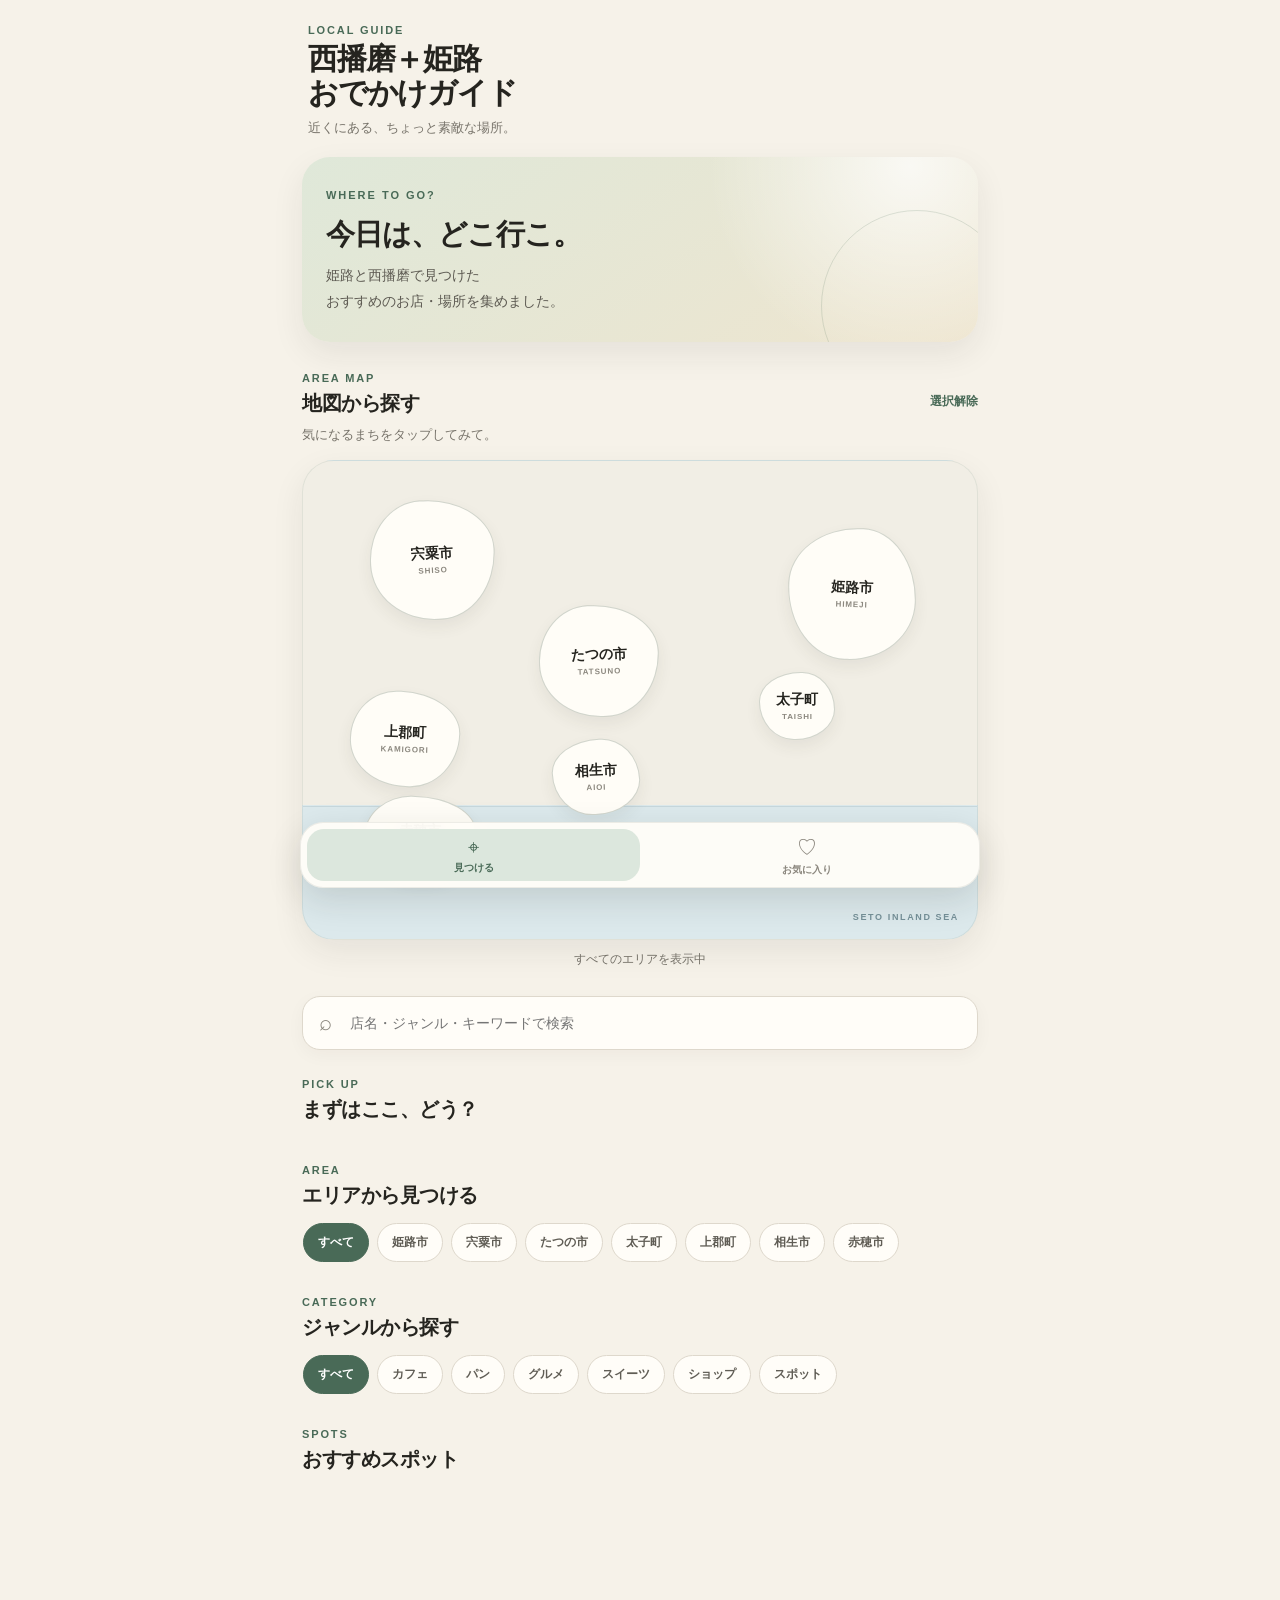
==== index.html @ 45d7ff8a "index.html を更新 Add map and mobile styles" ====
<!doctype html>
<html lang="ja">
<head>
  <meta charset="utf-8">
  <meta name="viewport" content="width=device-width,initial-scale=1,viewport-fit=cover">
  <meta name="theme-color" content="#f6f2e9">
  <title>西播磨＋姫路 おでかけガイド</title>
  <meta name="description" content="姫路・西播磨の素敵なお店やスポットを地図から見つけるローカルガイド">
  <link rel="manifest" href="manifest.webmanifest">
  <link rel="stylesheet" href="styles.css">
</head>

<body>
<div class="app">

  <header class="top">
    <div>
      <span class="eyebrow">LOCAL GUIDE</span>
      <h1>西播磨＋姫路<br>おでかけガイド</h1>
      <p>近くにある、ちょっと素敵な場所。</p>
    </div>
  </header>

  <main>

    <section class="hero">
      <div>
        <span>WHERE TO GO?</span>
        <h2>今日は、どこ行こ。</h2>
        <p>
          姫路と西播磨で見つけた<br>
          おすすめのお店・場所を集めました。
        </p>
      </div>
    </section>

    <section class="mapSection">

      <div class="sectionHead">
        <div>
          <span class="sectionEyebrow">AREA MAP</span>
          <h2>地図から探す</h2>
        </div>
        <button id="clearArea" class="textButton" type="button">
          選択解除
        </button>
      </div>

      <p class="mapIntro">
        気になるまちをタップしてみて。
      </p>

      <div class="seibanMap" aria-label="西播磨と姫路のエリアマップ">

        <button
          class="mapArea shiso"
          data-area="宍粟市"
          type="button">
          <strong>宍粟市</strong>
          <span>SHISO</span>
        </button>

        <button
          class="mapArea himeji"
          data-area="姫路市"
          type="button">
          <strong>姫路市</strong>
          <span>HIMEJI</span>
        </button>

        <button
          class="mapArea tatsuno"
          data-area="たつの市"
          type="button">
          <strong>たつの市</strong>
          <span>TATSUNO</span>
        </button>

        <button
          class="mapArea taishi"
          data-area="太子町"
          type="button">
          <strong>太子町</strong>
          <span>TAISHI</span>
        </button>

        <button
          class="mapArea kamigori"
          data-area="上郡町"
          type="button">
          <strong>上郡町</strong>
          <span>KAMIGORI</span>
        </button>

        <button
          class="mapArea aioi"
          data-area="相生市"
          type="button">
          <strong>相生市</strong>
          <span>AIOI</span>
        </button>

        <button
          class="mapArea ako"
          data-area="赤穂市"
          type="button">
          <strong>赤穂市</strong>
          <span>AKO</span>
        </button>

        <div class="seaLabel">
          SETO INLAND SEA
        </div>

      </div>

      <div id="selectedAreaMessage" class="selectedAreaMessage">
        すべてのエリアを表示中
      </div>

    </section>

    <section class="searchWrap">
      <span class="searchIcon">⌕</span>
      <input
        id="search"
        type="search"
        placeholder="店名・ジャンル・キーワードで検索"
        autocomplete="off">
    </section>

    <section>
      <div class="sectionHead">
        <div>
          <span class="sectionEyebrow">PICK UP</span>
          <h2>まずはここ、どう？</h2>
        </div>
      </div>

      <div id="featured" class="featuredGrid"></div>
    </section>

    <section>
      <div class="sectionHead">
        <div>
          <span class="sectionEyebrow">AREA</span>
          <h2>エリアから見つける</h2>
        </div>
      </div>

      <div id="areas" class="chips">
        <button data-area="" class="chip active" type="button">すべて</button>
        <button data-area="姫路市" class="chip" type="button">姫路市</button>
        <button data-area="宍粟市" class="chip" type="button">宍粟市</button>
        <button data-area="たつの市" class="chip" type="button">たつの市</button>
        <button data-area="太子町" class="chip" type="button">太子町</button>
        <button data-area="上郡町" class="chip" type="button">上郡町</button>
        <button data-area="相生市" class="chip" type="button">相生市</button>
        <button data-area="赤穂市" class="chip" type="button">赤穂市</button>
      </div>
    </section>

    <section>
      <div class="sectionHead">
        <div>
          <span class="sectionEyebrow">CATEGORY</span>
          <h2>ジャンルから探す</h2>
        </div>
      </div>

      <div id="genres" class="chips">
        <button data-genre="" class="chip active" type="button">すべて</button>
        <button data-genre="カフェ" class="chip" type="button">カフェ</button>
        <button data-genre="パン" class="chip" type="button">パン</button>
        <button data-genre="グルメ" class="chip" type="button">グルメ</button>
        <button data-genre="スイーツ" class="chip" type="button">スイーツ</button>
        <button data-genre="ショップ" class="chip" type="button">ショップ</button>
        <button data-genre="スポット" class="chip" type="button">スポット</button>
      </div>
    </section>

    <section id="spotSection">
      <div class="sectionHead">
        <div>
          <span class="sectionEyebrow">SPOTS</span>
          <h2 id="listTitle">おすすめスポット</h2>
        </div>
        <span id="resultCount" class="resultCount"></span>
      </div>

      <div id="spotList" class="spotGrid"></div>

      <div id="emptyState" class="emptyState hidden">
        <strong>まだスポットがありません。</strong>
        <p>条件を変えて探してみてね。</p>
      </div>
    </section>

  </main>

  <nav class="bottom">
    <button data-tab="discover" class="active" type="button">
      <span>⌖</span>
      <small>見つける</small>
    </button>

    <button data-tab="favorites" type="button">
      <span>♡</span>
      <small>お気に入り</small>
    </button>
  </nav>

</div>

<div id="modal" class="modal hidden">
  <div class="modalBackdrop" data-close-modal></div>

  <article class="modalCard">
    <button
      class="modalClose"
      data-close-modal
      type="button"
      aria-label="閉じる">
      ×
    </button>

    <div id="modalContent"></div>
  </article>
</div>

<script src="app.js"></script>
</body>
</html>
---- styles.css ----
:root{
  --bg:#f6f2e9;
  --paper:#fffdf8;
  --ink:#25241f;
  --muted:#77736a;
  --line:#ded8cc;
  --accent:#496a57;
  --accent-soft:#dce7dd;
  --sea:#dce9ec;
  --shadow:0 12px 32px rgba(42,39,32,.08);
}

*{
  box-sizing:border-box;
}

html{
  scroll-behavior:smooth;
}

body{
  margin:0;
  background:var(--bg);
  color:var(--ink);
  font-family:
    -apple-system,
    BlinkMacSystemFont,
    "Hiragino Sans",
    "Yu Gothic",
    sans-serif;
  -webkit-font-smoothing:antialiased;
}

button,
input{
  font:inherit;
}

button{
  color:inherit;
}

button,
a{
  -webkit-tap-highlight-color:transparent;
}

.app{
  width:100%;
  max-width:720px;
  min-height:100vh;
  margin:0 auto;
  padding-bottom:105px;
}

.top{
  padding:24px 22px 10px;
}

.eyebrow,
.sectionEyebrow{
  display:block;
  margin-bottom:6px;
  color:var(--accent);
  font-size:11px;
  font-weight:800;
  letter-spacing:.17em;
}

.top h1{
  margin:0;
  font-size:30px;
  line-height:1.14;
  letter-spacing:-.04em;
}

.top p{
  margin:9px 0 0;
  color:var(--muted);
  font-size:13px;
}

main{
  display:flex;
  flex-direction:column;
  gap:28px;
  padding:10px 16px 30px;
}

.hero{
  position:relative;
  overflow:hidden;
  min-height:185px;
  padding:28px 24px;
  border-radius:28px;
  background:
    radial-gradient(circle at 90% 5%,rgba(255,255,255,.75),transparent 32%),
    linear-gradient(145deg,#dfe8d9,#eee5cf);
  box-shadow:var(--shadow);
}

.hero:after{
  content:"";
  position:absolute;
  right:-35px;
  bottom:-60px;
  width:190px;
  height:190px;
  border:1px solid rgba(73,106,87,.17);
  border-radius:50%;
}

.hero span{
  color:var(--accent);
  font-size:11px;
  font-weight:800;
  letter-spacing:.18em;
}

.hero h2{
  margin:12px 0 8px;
  font-size:29px;
  letter-spacing:-.04em;
}

.hero p{
  margin:0;
  color:#5d5a52;
  font-size:14px;
  line-height:1.8;
}

.sectionHead{
  display:flex;
  align-items:flex-end;
  justify-content:space-between;
  gap:14px;
  margin-bottom:13px;
}

.sectionHead h2,
.sectionHead h3{
  margin:0;
  font-size:20px;
  letter-spacing:-.025em;
}

.mapSection{
  padding-top:2px;
}

.mapIntro{
  margin:-4px 0 16px;
  color:var(--muted);
  font-size:13px;
}

.textButton{
  padding:7px 0;
  border:0;
  background:transparent;
  color:var(--accent);
  font-size:12px;
  font-weight:700;
}

.seibanMap{
  position:relative;
  width:100%;
  height:430px;
  overflow:hidden;
  border:1px solid rgba(73,106,87,.10);
  border-radius:32px;
  background:
    linear-gradient(
      to bottom,
      #f1eee5 0%,
      #f1eee5 72%,
      var(--sea) 72%,
      var(--sea) 100%
    );
  box-shadow:var(--shadow);
}

.seibanMap:before{
  content:"";
  position:absolute;
  left:0;
  right:0;
  top:72%;
  height:1px;
  background:rgba(74,118,128,.15);
}

.mapArea{
  position:absolute;
  display:flex;
  flex-direction:column;
  align-items:center;
  justify-content:center;
  min-width:72px;
  min-height:64px;
  padding:10px 8px;
  border:1.5px solid rgba(64,86,69,.24);
  border-radius:42% 55% 45% 52% / 50% 43% 57% 48%;
  background:#fffdf7;
  box-shadow:0 7px 16px rgba(50,55,46,.07);
  cursor:pointer;
  transition:
    transform .18s ease,
    background .18s ease,
    color .18s ease,
    box-shadow .18s ease;
}

.mapArea:nth-of-type(even){
  border-radius:55% 43% 52% 46% / 43% 55% 45% 56%;
}

.mapArea strong{
  display:block;
  font-size:14px;
  line-height:1.2;
}

.mapArea span{
  display:block;
  margin-top:4px;
  color:#8c887f;
  font-size:8px;
  font-weight:700;
  letter-spacing:.11em;
}

.mapArea:active{
  transform:scale(.96);
}

.mapArea.active{
  z-index:5;
  background:var(--accent);
  color:white;
  border-color:var(--accent);
  box-shadow:0 9px 22px rgba(73,106,87,.25);
}

.mapArea.active span{
  color:rgba(255,255,255,.72);
}

/* 北西 */
.shiso{
  left:10%;
  top:8%;
  width:125px;
  height:120px;
  transform:rotate(-3deg);
}

/* 北東 */
.himeji{
  right:9%;
  top:14%;
  width:128px;
  height:132px;
  transform:rotate(2deg);
}

/* 中央 */
.tatsuno{
  left:35%;
  top:30%;
  width:120px;
  height:112px;
  transform:rotate(-2deg);
}

/* 姫路とたつのの間 */
.taishi{
  right:21%;
  top:44%;
  width:76px;
  height:68px;
}

/* 南西 */
.kamigori{
  left:7%;
  top:48%;
  width:110px;
  height:96px;
  transform:rotate(2deg);
}

/* 南中央 */
.aioi{
  left:37%;
  top:58%;
  width:88px;
  height:76px;
  transform:rotate(-2deg);
}

/* 海沿い南西 */
.ako{
  left:9%;
  top:70%;
  width:112px;
  height:82px;
  transform:rotate(1deg);
}

.seaLabel{
  position:absolute;
  right:18px;
  bottom:17px;
  color:#759098;
  font-size:9px;
  font-weight:800;
  letter-spacing:.18em;
}

.selectedAreaMessage{
  margin-top:11px;
  color:var(--muted);
  font-size:12px;
  text-align:center;
}

.searchWrap{
  position:relative;
}

.searchIcon{
  position:absolute;
  left:17px;
  top:50%;
  z-index:1;
  transform:translateY(-50%);
  color:#88847b;
  font-size:22px;
}

.searchWrap input{
  width:100%;
  height:54px;
  padding:0 18px 0 47px;
  border:1px solid var(--line);
  border-radius:18px;
  outline:none;
  background:var(--paper);
  color:var(--ink);
  font-size:14px;
  box-shadow:0 5px 18px rgba(40,38,32,.04);
}

.searchWrap input:focus{
  border-color:#9cae9f;
  box-shadow:0 0 0 3px rgba(73,106,87,.08);
}

.chips{
  display:flex;
  gap:8px;
  overflow-x:auto;
  padding:1px 1px 6px;
  scrollbar-width:none;
}

.chips::-webkit-scrollbar{
  display:none;
}

.chip{
  flex:0 0 auto;
  padding:10px 14px;
  border:1px solid var(--line);
  border-radius:999px;
  background:var(--paper);
  color:#605d55;
  font-size:12px;
  font-weight:700;
}

.chip.active{
  border-color:var(--accent);
  background:var(--accent);
  color:white;
}

.featuredGrid,
.spotGrid{
  display:grid;
  grid-template-columns:1fr;
  gap:13px;
}

.spotCard{
  overflow:hidden;
  border:1px solid rgba(57,54,47,.08);
  border-radius:22px;
  background:var(--paper);
  box-shadow:0 8px 24px rgba(40,37,30,.06);
}

.spotImage{
  position:relative;
  width:100%;
  aspect-ratio:16/10;
  overflow:hidden;
  background:#e9e5dc;
}

.spotImage img{
  width:100%;
  height:100%;
  display:block;
  object-fit:cover;
}

.spotImagePlaceholder{
  display:flex;
  align-items:center;
  justify-content:center;
  width:100%;
  height:100%;
  color:#98938a;
  font-size:12px;
  letter-spacing:.08em;
}

.favoriteButton{
  position:absolute;
  right:11px;
  top:11px;
  width:39px;
  height:39px;
  border:0;
  border-radius:50%;
  background:rgba(255,255,255,.92);
  font-size:20px;
  box-shadow:0 4px 12px rgba(0,0,0,.08);
}

.favoriteButton.active{
  color:#b45f62;
}

.spotBody{
  padding:16px;
}

.spotMeta{
  display:flex;
  align-items:center;
  gap:7px;
  margin-bottom:7px;
  color:var(--accent);
  font-size:11px;
  font-weight:800;
}

.spotBody h3{
  margin:0 0 7px;
  font-size:18px;
  line-height:1.35;
}

.spotBody p{
  margin:0;
  color:var(--muted);
  font-size:12px;
  line-height:1.7;
}

.spotTags{
  display:flex;
  flex-wrap:wrap;
  gap:6px;
  margin-top:12px;
}

.spotTag{
  padding:5px 8px;
  border-radius:999px;
  background:#eeeae1;
  color:#69655d;
  font-size:10px;
}

.cardOpen{
  width:100%;
  margin-top:14px;
  padding:11px;
  border:0;
  border-radius:13px;
  background:#ede8de;
  color:#49463f;
  font-size:12px;
  font-weight:800;
}

.resultCount{
  color:var(--muted);
  font-size:11px;
}

.emptyState{
  padding:38px 20px;
  border:1px dashed #d5cfc3;
  border-radius:20px;
  color:var(--muted);
  text-align:center;
}

.emptyState strong{
  color:#5a574f;
  font-size:14px;
}

.emptyState p{
  margin:7px 0 0;
  font-size:12px;
}

.bottom{
  position:fixed;
  z-index:20;
  left:50%;
  bottom:max(12px,env(safe-area-inset-bottom));
  display:flex;
  width:calc(100% - 28px);
  max-width:680px;
  height:66px;
  padding:6px;
  transform:translateX(-50%);
  border:1px solid rgba(60,57,49,.09);
  border-radius:23px;
  background:rgba(255,253,248,.94);
  box-shadow:0 12px 35px rgba(35,32,26,.14);
  backdrop-filter:blur(16px);
}

.bottom button{
  flex:1;
  display:flex;
  flex-direction:column;
  align-items:center;
  justify-content:center;
  gap:2px;
  border:0;
  border-radius:17px;
  background:transparent;
  color:#8a867d;
}

.bottom button span{
  font-size:20px;
}

.bottom button small{
  font-size:10px;
  font-weight:700;
}

.bottom button.active{
  background:var(--accent-soft);
  color:var(--accent);
}

.modal{
  position:fixed;
  z-index:100;
  inset:0;
}

.modal.hidden,
.hidden{
  display:none !important;
}

.modalBackdrop{
  position:absolute;
  inset:0;
  background:rgba(24,23,20,.46);
  backdrop-filter:blur(3px);
}

.modalCard{
  position:absolute;
  left:50%;
  bottom:0;
  width:100%;
  max-width:720px;
  max-height:88vh;
  overflow:auto;
  padding:22px 18px calc(26px + env(safe-area-inset-bottom));
  transform:translateX(-50%);
  border-radius:28px 28px 0 0;
  background:var(--paper);
  box-shadow:0 -12px 35px rgba(0,0,0,.14);
}

.modalClose{
  position:sticky;
  z-index:3;
  top:0;
  float:right;
  width:38px;
  height:38px;
  border:0;
  border-radius:50%;
  background:#eeeae1;
  font-size:23px;
}

.modalHero{
  width:100%;
  margin-bottom:17px;
  overflow:hidden;
  border-radius:20px;
  aspect-ratio:16/10;
  background:#ebe7de;
}

.modalHero img{
  width:100%;
  height:100%;
  object-fit:cover;
}

.modalContent h2{
  margin:4px 0 8px;
  font-size:25px;
}

.modalContent p{
  color:#68645c;
  font-size:13px;
  line-height:1.8;
}

.modalLinks{
  display:grid;
  gap:9px;
  margin-top:20px;
}

.modalLinks a{
  display:block;
  padding:13px 14px;
  border-radius:14px;
  background:#ece8df;
  color:#403e38;
  font-size:12px;
  font-weight:800;
  text-align:center;
  text-decoration:none;
}

.modalLinks a.primary{
  background:var(--accent);
  color:white;
}

@media(min-width:620px){
  .featuredGrid,
  .spotGrid{
    grid-template-columns:repeat(2,1fr);
  }

  .seibanMap{
    height:480px;
  }

  .top{
    padding-left:28px;
    padding-right:28px;
  }

  main{
    padding-left:22px;
    padding-right:22px;
  }
}
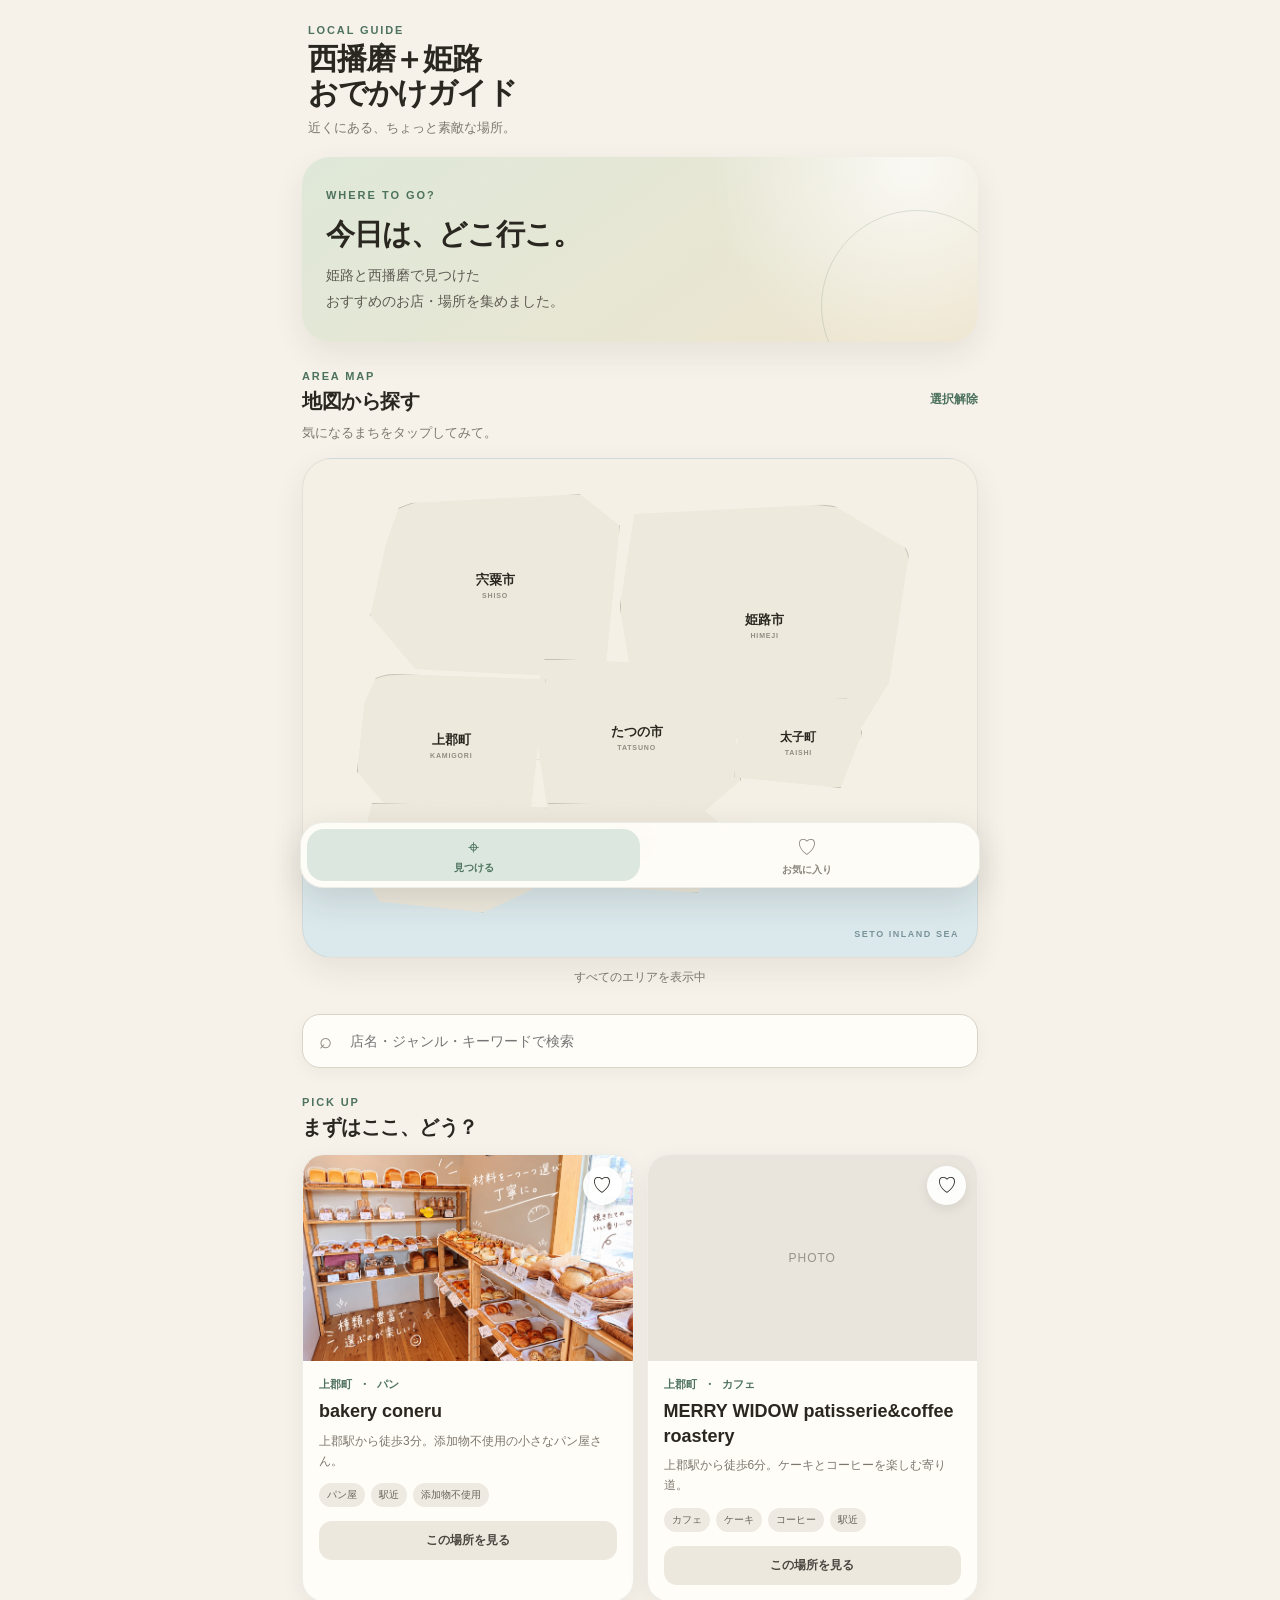
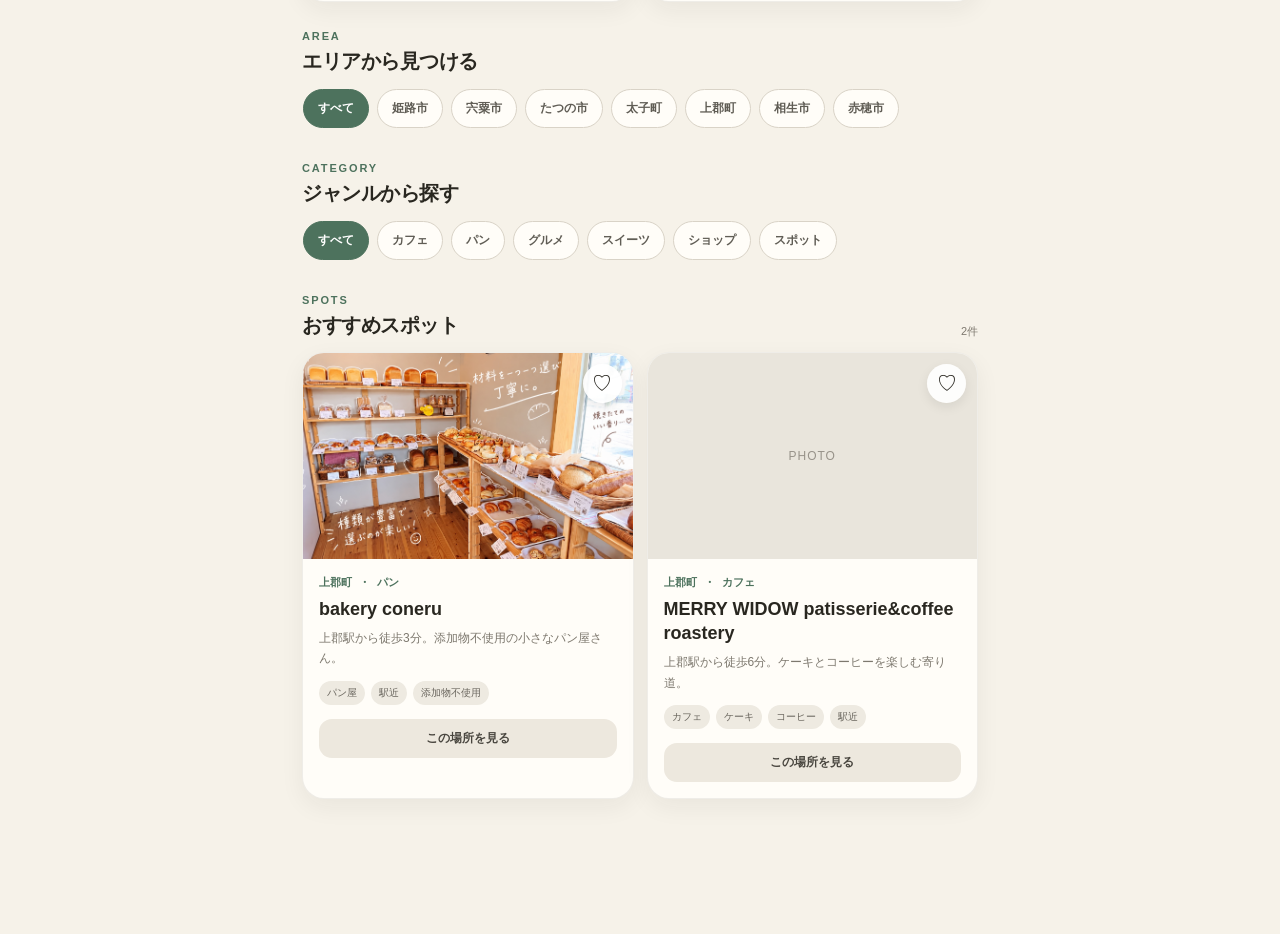
==== commit 49dec85f: "index.html を更新 Force CSS cache refresh" ====
--- a/index.html
+++ b/index.html
@@ -7,7 +7,7 @@
   <title>西播磨＋姫路 おでかけガイド</title>
   <meta name="description" content="姫路・西播磨の素敵なお店やスポットを地図から見つけるローカルガイド">
   <link rel="manifest" href="manifest.webmanifest">
-  <link rel="stylesheet" href="styles.css">
+  <link rel="stylesheet" href="styles.css?v=2">
 </head>
 
 <body>
--- a/styles.css
+++ b/styles.css
@@ -1,64 +1,44 @@
 :root{
   --bg:#f6f2e9;
   --paper:#fffdf8;
-  --ink:#25241f;
-  --muted:#77736a;
-  --line:#ded8cc;
-  --accent:#496a57;
-  --accent-soft:#dce7dd;
+  --ink:#292720;
+  --muted:#7d786e;
+  --line:#d9d3c7;
+  --accent:#4d725d;
+  --accent-soft:#dce8df;
+  --map:#eee9dd;
+  --map-line:#c7c1b5;
   --sea:#dce9ec;
   --shadow:0 12px 32px rgba(42,39,32,.08);
 }
 
-*{
-  box-sizing:border-box;
-}
-
-html{
-  scroll-behavior:smooth;
-}
+*{box-sizing:border-box}
+
+html{scroll-behavior:smooth}
 
 body{
   margin:0;
   background:var(--bg);
   color:var(--ink);
-  font-family:
-    -apple-system,
-    BlinkMacSystemFont,
-    "Hiragino Sans",
-    "Yu Gothic",
-    sans-serif;
+  font-family:-apple-system,BlinkMacSystemFont,"Hiragino Sans","Yu Gothic",sans-serif;
   -webkit-font-smoothing:antialiased;
 }
 
-button,
-input{
-  font:inherit;
-}
-
-button{
-  color:inherit;
-}
-
-button,
-a{
-  -webkit-tap-highlight-color:transparent;
-}
+button,input{font:inherit}
+button{color:inherit}
+button,a{-webkit-tap-highlight-color:transparent}
 
 .app{
   width:100%;
   max-width:720px;
   min-height:100vh;
-  margin:0 auto;
+  margin:auto;
   padding-bottom:105px;
 }
 
-.top{
-  padding:24px 22px 10px;
-}
-
-.eyebrow,
-.sectionEyebrow{
+.top{padding:24px 22px 10px}
+
+.eyebrow,.sectionEyebrow{
   display:block;
   margin-bottom:6px;
   color:var(--accent);
@@ -138,15 +118,10 @@
   margin-bottom:13px;
 }
 
-.sectionHead h2,
-.sectionHead h3{
+.sectionHead h2,.sectionHead h3{
   margin:0;
   font-size:20px;
   letter-spacing:-.025em;
-}
-
-.mapSection{
-  padding-top:2px;
 }
 
 .mapIntro{
@@ -164,160 +139,237 @@
   font-weight:700;
 }
 
+/* ─────────────────────────────
+   WEST HARIMA + HIMEJI MAP
+───────────────────────────── */
+
 .seibanMap{
   position:relative;
   width:100%;
-  height:430px;
+  height:440px;
   overflow:hidden;
-  border:1px solid rgba(73,106,87,.10);
-  border-radius:32px;
+  border:1px solid rgba(65,70,62,.09);
+  border-radius:30px;
   background:
     linear-gradient(
       to bottom,
-      #f1eee5 0%,
-      #f1eee5 72%,
-      var(--sea) 72%,
+      #f4f0e6 0%,
+      #f4f0e6 76%,
+      var(--sea) 76%,
       var(--sea) 100%
     );
   box-shadow:var(--shadow);
 }
 
-.seibanMap:before{
-  content:"";
-  position:absolute;
-  left:0;
-  right:0;
-  top:72%;
-  height:1px;
-  background:rgba(74,118,128,.15);
-}
-
+/* 共通：市町そのものがボタン */
 .mapArea{
   position:absolute;
+  z-index:2;
   display:flex;
   flex-direction:column;
   align-items:center;
   justify-content:center;
-  min-width:72px;
-  min-height:64px;
-  padding:10px 8px;
-  border:1.5px solid rgba(64,86,69,.24);
-  border-radius:42% 55% 45% 52% / 50% 43% 57% 48%;
-  background:#fffdf7;
-  box-shadow:0 7px 16px rgba(50,55,46,.07);
+  margin:0;
+  padding:8px 5px;
+  border:1px solid var(--map-line);
+  background:var(--map);
+  box-shadow:none;
   cursor:pointer;
   transition:
-    transform .18s ease,
-    background .18s ease,
-    color .18s ease,
-    box-shadow .18s ease;
-}
-
-.mapArea:nth-of-type(even){
-  border-radius:55% 43% 52% 46% / 43% 55% 45% 56%;
+    background .16s ease,
+    color .16s ease,
+    filter .16s ease,
+    transform .12s ease;
 }
 
 .mapArea strong{
+  position:relative;
+  z-index:3;
   display:block;
-  font-size:14px;
-  line-height:1.2;
+  font-size:13px;
+  line-height:1.15;
+  white-space:nowrap;
 }
 
 .mapArea span{
+  position:relative;
+  z-index:3;
   display:block;
   margin-top:4px;
-  color:#8c887f;
-  font-size:8px;
-  font-weight:700;
-  letter-spacing:.11em;
+  color:#928d83;
+  font-size:7px;
+  font-weight:800;
+  letter-spacing:.12em;
 }
 
 .mapArea:active{
-  transform:scale(.96);
+  filter:brightness(.96);
 }
 
 .mapArea.active{
   z-index:5;
   background:var(--accent);
-  color:white;
-  border-color:var(--accent);
-  box-shadow:0 9px 22px rgba(73,106,87,.25);
+  border-color:#3e624e;
+  color:#fff;
+  filter:drop-shadow(0 7px 9px rgba(48,78,60,.20));
 }
 
 .mapArea.active span{
   color:rgba(255,255,255,.72);
 }
 
-/* 北西 */
+/*
+  位置関係
+
+        宍粟 ┃ 姫路
+        ━━━╋━━━━
+  上郡 ┃ たつの ┃太子
+        ┣━━━━╋━━
+  赤穂 ┃ 相生  ┃ 姫路南部
+*/
+
+/* 宍粟市 */
 .shiso{
   left:10%;
-  top:8%;
-  width:125px;
-  height:120px;
-  transform:rotate(-3deg);
-}
-
-/* 北東 */
+  top:7%;
+  width:37%;
+  height:37%;
+  border-radius:42% 4% 3% 34% / 24% 3% 4% 30%;
+  clip-path:polygon(
+    12% 5%,
+    84% 0,
+    100% 17%,
+    94% 100%,
+    18% 95%,
+    0 66%,
+    6% 28%
+  );
+}
+
+/* 姫路市 */
 .himeji{
-  right:9%;
-  top:14%;
-  width:128px;
-  height:132px;
-  transform:rotate(2deg);
-}
-
-/* 中央 */
+  left:47%;
+  top:9%;
+  width:43%;
+  height:49%;
+  border-radius:3% 35% 27% 3% / 3% 25% 30% 4%;
+  clip-path:polygon(
+    5% 4%,
+    73% 0,
+    100% 19%,
+    93% 73%,
+    79% 100%,
+    7% 93%,
+    0 42%
+  );
+}
+
+/* たつの市 */
 .tatsuno{
-  left:35%;
-  top:30%;
-  width:120px;
-  height:112px;
-  transform:rotate(-2deg);
-}
-
-/* 姫路とたつのの間 */
+  left:34%;
+  top:40%;
+  width:31%;
+  height:32%;
+  clip-path:polygon(
+    6% 0,
+    93% 5%,
+    100% 76%,
+    79% 100%,
+    7% 92%,
+    0 31%
+  );
+}
+
+/* 太子町 */
 .taishi{
-  right:21%;
-  top:44%;
-  width:76px;
-  height:68px;
-}
-
-/* 南西 */
+  left:64%;
+  top:48%;
+  width:19%;
+  height:18%;
+  clip-path:polygon(
+    5% 4%,
+    88% 0,
+    100% 38%,
+    83% 100%,
+    0 88%
+  );
+}
+
+.taishi strong{font-size:12px}
+
+/* 上郡町 */
 .kamigori{
-  left:7%;
-  top:48%;
-  width:110px;
-  height:96px;
-  transform:rotate(2deg);
-}
-
-/* 南中央 */
+  left:8%;
+  top:43%;
+  width:28%;
+  height:29%;
+  border-radius:20% 2% 3% 22%;
+  clip-path:polygon(
+    11% 0,
+    100% 4%,
+    92% 96%,
+    21% 100%,
+    0 68%,
+    4% 20%
+  );
+}
+
+/* 相生市 */
 .aioi{
-  left:37%;
-  top:58%;
-  width:88px;
-  height:76px;
-  transform:rotate(-2deg);
-}
-
-/* 海沿い南西 */
+  left:34%;
+  top:69%;
+  width:30%;
+  height:18%;
+  clip-path:polygon(
+    8% 0,
+    83% 4%,
+    100% 36%,
+    82% 100%,
+    15% 91%,
+    0 51%
+  );
+}
+
+/* 赤穂市 */
 .ako{
-  left:9%;
-  top:70%;
-  width:112px;
-  height:82px;
-  transform:rotate(1deg);
-}
-
+  left:8%;
+  top:69%;
+  width:28%;
+  height:22%;
+  border-radius:3% 3% 3% 25%;
+  clip-path:polygon(
+    8% 0,
+    100% 4%,
+    93% 79%,
+    67% 100%,
+    12% 90%,
+    0 56%
+  );
+}
+
+/* 地図に薄い道路っぽい線 */
+.seibanMap:after{
+  content:"";
+  position:absolute;
+  z-index:1;
+  left:13%;
+  top:59%;
+  width:70%;
+  height:1px;
+  background:rgba(129,119,99,.14);
+  transform:rotate(-4deg);
+}
+
+/* 瀬戸内海 */
 .seaLabel{
   position:absolute;
+  z-index:1;
   right:18px;
-  bottom:17px;
-  color:#759098;
+  bottom:18px;
+  color:#78939a;
   font-size:9px;
   font-weight:800;
-  letter-spacing:.18em;
+  letter-spacing:.17em;
 }
 
 .selectedAreaMessage{
@@ -327,9 +379,11 @@
   text-align:center;
 }
 
-.searchWrap{
-  position:relative;
-}
+/* ─────────────────────────────
+   SEARCH / FILTER
+───────────────────────────── */
+
+.searchWrap{position:relative}
 
 .searchIcon{
   position:absolute;
@@ -367,9 +421,7 @@
   scrollbar-width:none;
 }
 
-.chips::-webkit-scrollbar{
-  display:none;
-}
+.chips::-webkit-scrollbar{display:none}
 
 .chip{
   flex:0 0 auto;
@@ -385,11 +437,14 @@
 .chip.active{
   border-color:var(--accent);
   background:var(--accent);
-  color:white;
-}
-
-.featuredGrid,
-.spotGrid{
+  color:#fff;
+}
+
+/* ─────────────────────────────
+   SPOTS
+───────────────────────────── */
+
+.featuredGrid,.spotGrid{
   display:grid;
   grid-template-columns:1fr;
   gap:13px;
@@ -442,13 +497,9 @@
   box-shadow:0 4px 12px rgba(0,0,0,.08);
 }
 
-.favoriteButton.active{
-  color:#b45f62;
-}
-
-.spotBody{
-  padding:16px;
-}
+.favoriteButton.active{color:#b45f62}
+
+.spotBody{padding:16px}
 
 .spotMeta{
   display:flex;
@@ -522,6 +573,12 @@
   margin:7px 0 0;
   font-size:12px;
 }
+
+.hidden{display:none!important}
+
+/* ─────────────────────────────
+   BOTTOM NAV
+───────────────────────────── */
 
 .bottom{
   position:fixed;
@@ -554,9 +611,7 @@
   color:#8a867d;
 }
 
-.bottom button span{
-  font-size:20px;
-}
+.bottom button span{font-size:20px}
 
 .bottom button small{
   font-size:10px;
@@ -567,16 +622,15 @@
   background:var(--accent-soft);
   color:var(--accent);
 }
+
+/* ─────────────────────────────
+   MODAL
+───────────────────────────── */
 
 .modal{
   position:fixed;
   z-index:100;
   inset:0;
-}
-
-.modal.hidden,
-.hidden{
-  display:none !important;
 }
 
 .modalBackdrop{
@@ -660,18 +714,15 @@
 
 .modalLinks a.primary{
   background:var(--accent);
-  color:white;
+  color:#fff;
 }
 
 @media(min-width:620px){
-  .featuredGrid,
-  .spotGrid{
+  .featuredGrid,.spotGrid{
     grid-template-columns:repeat(2,1fr);
   }
 
-  .seibanMap{
-    height:480px;
-  }
+  .seibanMap{height:500px}
 
   .top{
     padding-left:28px;
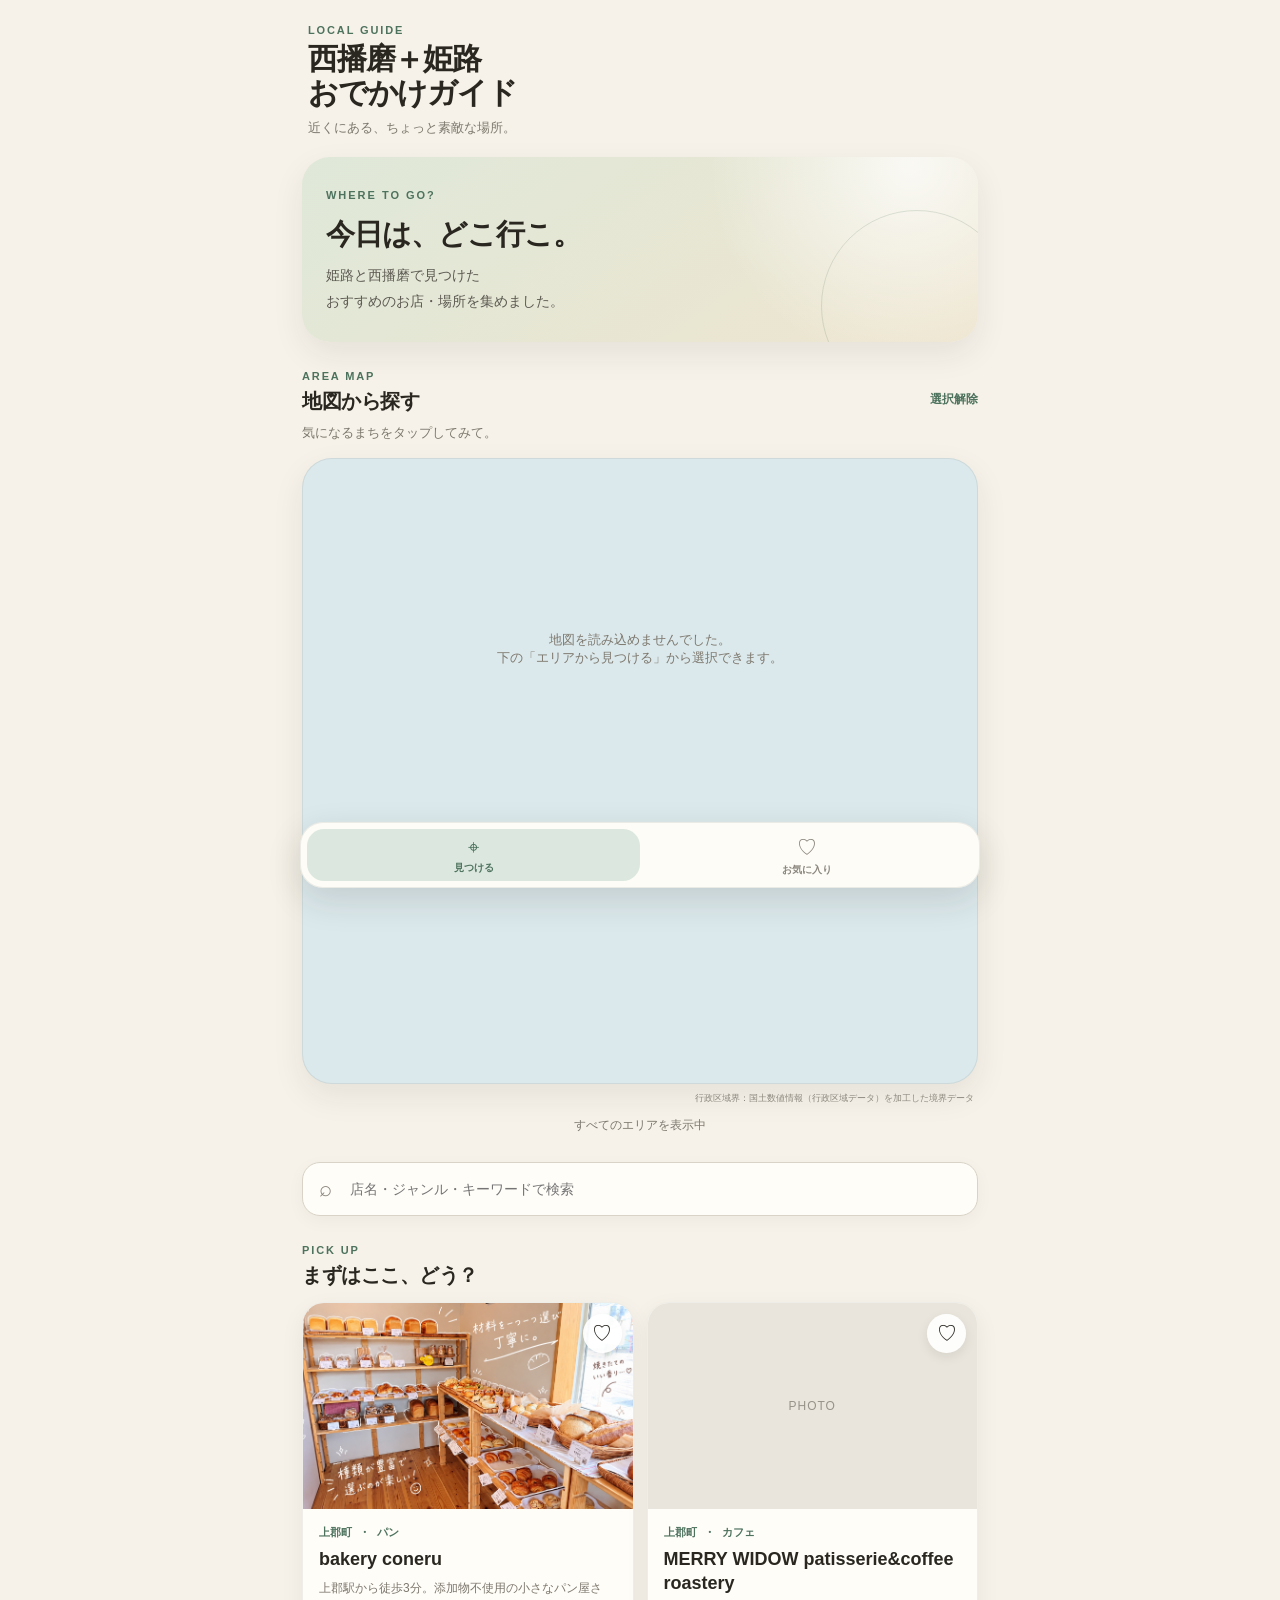
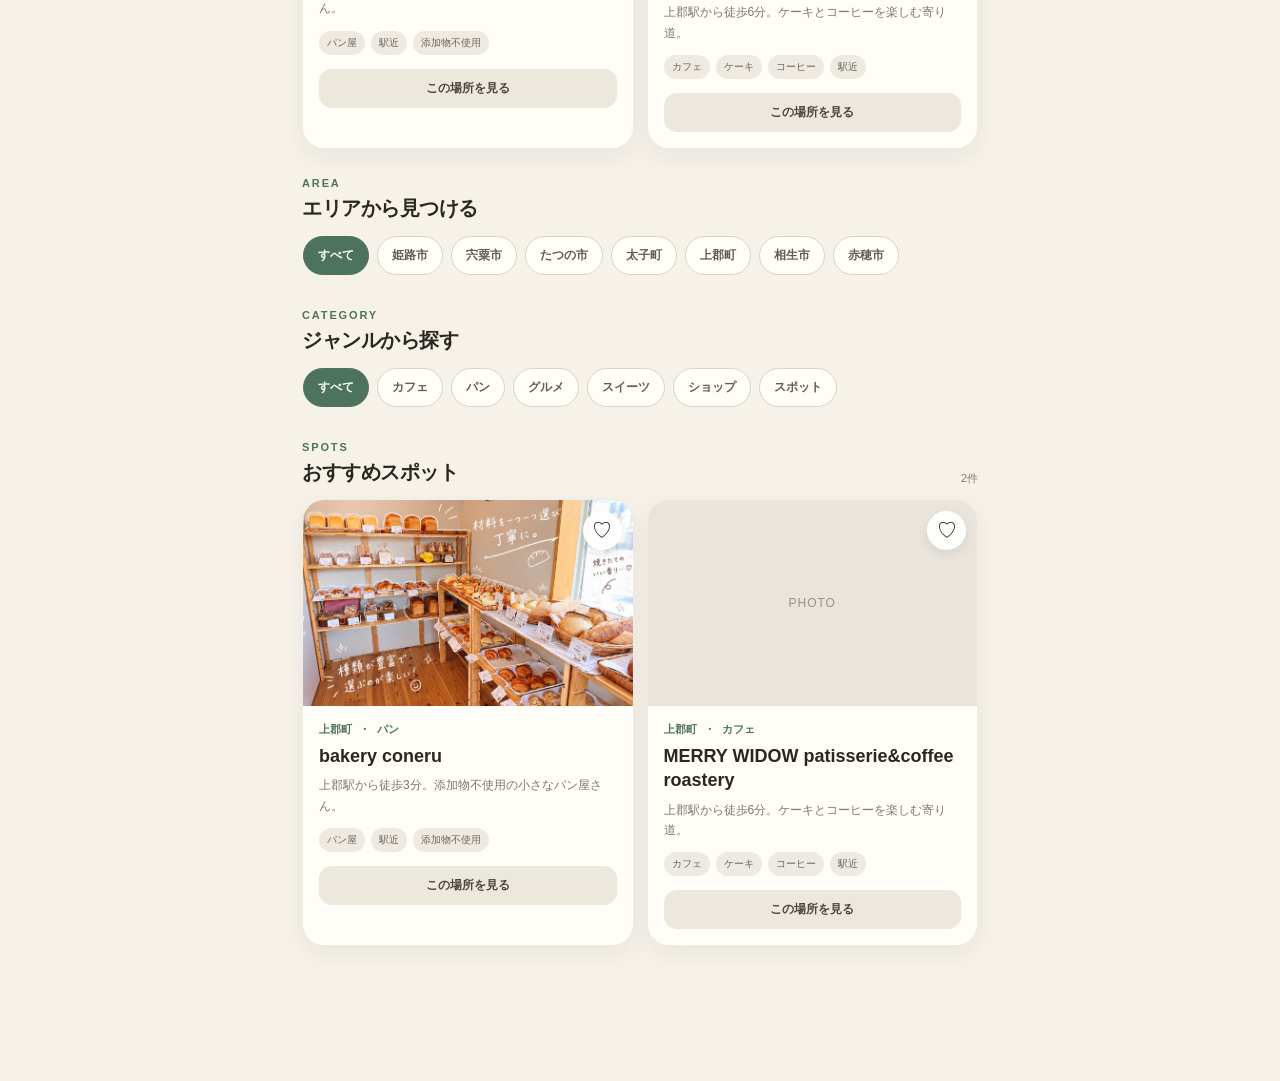
==== commit c5e2e442: "Replace schematic map with real municipal boundaries" ====
--- a/index.html
+++ b/index.html
@@ -7,227 +7,126 @@
   <title>西播磨＋姫路 おでかけガイド</title>
   <meta name="description" content="姫路・西播磨の素敵なお店やスポットを地図から見つけるローカルガイド">
   <link rel="manifest" href="manifest.webmanifest">
-  <link rel="stylesheet" href="styles.css?v=2">
+  <link rel="stylesheet" href="styles.css?v=3">
+  <style>
+    .seibanMap.realMap{height:auto!important;aspect-ratio:1.08/1!important;padding:10px!important;background:#dce9ec!important;overflow:hidden!important}
+    .realMapSvg{display:block;width:100%;height:100%;overflow:visible}
+    .mapGeoArea{cursor:pointer;outline:none}
+    .mapGeoArea path{fill:#eee9dd;stroke:#fffdf8;stroke-width:2.2;vector-effect:non-scaling-stroke;transition:fill .16s ease,filter .16s ease}
+    .mapGeoArea:hover path,.mapGeoArea:focus path{fill:#e2ded2}
+    .mapGeoArea.active path{fill:#4d725d;filter:drop-shadow(0 3px 4px rgba(44,69,53,.2))}
+    .mapGeoLabel{pointer-events:none;text-anchor:middle;dominant-baseline:middle;fill:#292720;font-size:18px;font-weight:800;paint-order:stroke;stroke:#f6f2e9;stroke-width:4px;stroke-linejoin:round}
+    .mapGeoArea.active .mapGeoLabel{fill:#fff;stroke:#4d725d}
+    .mapGeoLabel.small{font-size:15px}
+    .mapLoading{display:flex;align-items:center;justify-content:center;min-height:360px;color:#7d786e;font-size:13px;text-align:center}
+    .mapSource{margin:8px 4px 0;color:#918c82;font-size:9px;line-height:1.5;text-align:right}
+    @media(max-width:390px){.mapGeoLabel{font-size:16px}.mapGeoLabel.small{font-size:13px}}
+  </style>
 </head>
-
 <body>
 <div class="app">
+  <header class="top"><div><span class="eyebrow">LOCAL GUIDE</span><h1>西播磨＋姫路<br>おでかけガイド</h1><p>近くにある、ちょっと素敵な場所。</p></div></header>
+  <main>
+    <section class="hero"><div><span>WHERE TO GO?</span><h2>今日は、どこ行こ。</h2><p>姫路と西播磨で見つけた<br>おすすめのお店・場所を集めました。</p></div></section>
+    <section class="mapSection">
+      <div class="sectionHead"><div><span class="sectionEyebrow">AREA MAP</span><h2>地図から探す</h2></div><button id="clearArea" class="textButton" type="button">選択解除</button></div>
+      <p class="mapIntro">気になるまちをタップしてみて。</p>
+      <div class="seibanMap realMap" aria-label="西播磨と姫路の行政区域マップ"><div id="mapLoading" class="mapLoading">実際の行政区域を読み込み中…</div><svg id="areaMapSvg" class="realMapSvg" viewBox="0 0 640 590" role="img" aria-label="姫路市と西播磨6市町の地図" hidden></svg></div>
+      <p class="mapSource">行政区域界：国土数値情報（行政区域データ）を加工した境界データ</p>
+      <div id="selectedAreaMessage" class="selectedAreaMessage">すべてのエリアを表示中</div>
+    </section>
+    <section class="searchWrap"><span class="searchIcon">⌕</span><input id="search" type="search" placeholder="店名・ジャンル・キーワードで検索" autocomplete="off"></section>
+    <section><div class="sectionHead"><div><span class="sectionEyebrow">PICK UP</span><h2>まずはここ、どう？</h2></div></div><div id="featured" class="featuredGrid"></div></section>
+    <section><div class="sectionHead"><div><span class="sectionEyebrow">AREA</span><h2>エリアから見つける</h2></div></div><div id="areas" class="chips"><button data-area="" class="chip active" type="button">すべて</button><button data-area="姫路市" class="chip" type="button">姫路市</button><button data-area="宍粟市" class="chip" type="button">宍粟市</button><button data-area="たつの市" class="chip" type="button">たつの市</button><button data-area="太子町" class="chip" type="button">太子町</button><button data-area="上郡町" class="chip" type="button">上郡町</button><button data-area="相生市" class="chip" type="button">相生市</button><button data-area="赤穂市" class="chip" type="button">赤穂市</button></div></section>
+    <section><div class="sectionHead"><div><span class="sectionEyebrow">CATEGORY</span><h2>ジャンルから探す</h2></div></div><div id="genres" class="chips"><button data-genre="" class="chip active" type="button">すべて</button><button data-genre="カフェ" class="chip" type="button">カフェ</button><button data-genre="パン" class="chip" type="button">パン</button><button data-genre="グルメ" class="chip" type="button">グルメ</button><button data-genre="スイーツ" class="chip" type="button">スイーツ</button><button data-genre="ショップ" class="chip" type="button">ショップ</button><button data-genre="スポット" class="chip" type="button">スポット</button></div></section>
+    <section id="spotSection"><div class="sectionHead"><div><span class="sectionEyebrow">SPOTS</span><h2 id="listTitle">おすすめスポット</h2></div><span id="resultCount" class="resultCount"></span></div><div id="spotList" class="spotGrid"></div><div id="emptyState" class="emptyState hidden"><strong>まだスポットがありません。</strong><p>条件を変えて探してみてね。</p></div></section>
+  </main>
+  <nav class="bottom"><button data-tab="discover" class="active" type="button"><span>⌖</span><small>見つける</small></button><button data-tab="favorites" type="button"><span>♡</span><small>お気に入り</small></button></nav>
+</div>
+<div id="modal" class="modal hidden"><div class="modalBackdrop" data-close-modal></div><article class="modalCard"><button class="modalClose" data-close-modal type="button" aria-label="閉じる">×</button><div id="modalContent"></div></article></div>
+<script src="app.js?v=3"></script>
+<script>
+(() => {
+  const municipalities = [
+    ["姫路市","28201"],["相生市","28208"],["赤穂市","28212"],
+    ["宍粟市","28227"],["たつの市","28229"],["太子町","28464"],["上郡町","28481"]
+  ];
+  const svg = document.getElementById("areaMapSvg");
+  const loading = document.getElementById("mapLoading");
+  const NS = "http://www.w3.org/2000/svg";
 
-  <header class="top">
-    <div>
-      <span class="eyebrow">LOCAL GUIDE</span>
-      <h1>西播磨＋姫路<br>おでかけガイド</h1>
-      <p>近くにある、ちょっと素敵な場所。</p>
-    </div>
-  </header>
+  const ringsOf = geometry => {
+    if (!geometry) return [];
+    if (geometry.type === "Polygon") return geometry.coordinates;
+    if (geometry.type === "MultiPolygon") return geometry.coordinates.flat();
+    return [];
+  };
 
-  <main>
+  const allPoints = feature => ringsOf(feature.geometry).flat();
 
-    <section class="hero">
-      <div>
-        <span>WHERE TO GO?</span>
-        <h2>今日は、どこ行こ。</h2>
-        <p>
-          姫路と西播磨で見つけた<br>
-          おすすめのお店・場所を集めました。
-        </p>
-      </div>
-    </section>
+  const largestOuterRing = feature => {
+    const rings = ringsOf(feature.geometry);
+    let best = rings[0] || [];
+    let bestArea = 0;
+    for (const ring of rings) {
+      let a = 0;
+      for (let i=0,j=ring.length-1;i<ring.length;j=i++) a += ring[j][0]*ring[i][1]-ring[i][0]*ring[j][1];
+      a = Math.abs(a);
+      if (a > bestArea) { bestArea = a; best = ring; }
+    }
+    return best;
+  };
 
-    <section class="mapSection">
+  Promise.all(municipalities.map(async ([name,code]) => {
+    const r = await fetch(`https://shikuchoson-boundaries.sankichi.app/${code}.geojson`);
+    if (!r.ok) throw new Error(`${name}: ${r.status}`);
+    return [name, await r.json()];
+  })).then(items => {
+    const points = items.flatMap(([,f]) => allPoints(f));
+    const lons = points.map(p=>p[0]), lats = points.map(p=>p[1]);
+    const minLon=Math.min(...lons), maxLon=Math.max(...lons), minLat=Math.min(...lats), maxLat=Math.max(...lats);
+    const W=640,H=590,P=26;
+    const scale=Math.min((W-P*2)/(maxLon-minLon),(H-P*2)/(maxLat-minLat));
+    const usedW=(maxLon-minLon)*scale, usedH=(maxLat-minLat)*scale;
+    const ox=(W-usedW)/2, oy=(H-usedH)/2;
+    const project=([lon,lat])=>[ox+(lon-minLon)*scale,oy+(maxLat-lat)*scale];
+    const ringPath=ring=>ring.map((p,i)=>{const [x,y]=project(p);return `${i?'L':'M'}${x.toFixed(1)},${y.toFixed(1)}`}).join('')+'Z';
 
-      <div class="sectionHead">
-        <div>
-          <span class="sectionEyebrow">AREA MAP</span>
-          <h2>地図から探す</h2>
-        </div>
-        <button id="clearArea" class="textButton" type="button">
-          選択解除
-        </button>
-      </div>
+    for (const [name,feature] of items) {
+      const g=document.createElementNS(NS,'g');
+      g.setAttribute('class','mapGeoArea');
+      g.setAttribute('data-area',name);
+      g.setAttribute('role','button');
+      g.setAttribute('tabindex','0');
+      g.setAttribute('aria-label',`${name}を選択`);
 
-      <p class="mapIntro">
-        気になるまちをタップしてみて。
-      </p>
+      const path=document.createElementNS(NS,'path');
+      path.setAttribute('d',ringsOf(feature.geometry).map(ringPath).join(' '));
+      path.setAttribute('fill-rule','evenodd');
+      g.appendChild(path);
 
-      <div class="seibanMap" aria-label="西播磨と姫路のエリアマップ">
+      const main=largestOuterRing(feature).map(project);
+      let sx=0,sy=0;
+      for(const p of main){sx+=p[0];sy+=p[1]}
+      let x=sx/main.length,y=sy/main.length;
+      const tweaks={"姫路市":[8,25],"宍粟市":[0,0],"たつの市":[4,0],"太子町":[0,0],"上郡町":[0,0],"相生市":[0,0],"赤穂市":[0,0]};
+      x+=tweaks[name][0]; y+=tweaks[name][1];
+      const text=document.createElementNS(NS,'text');
+      text.setAttribute('x',x); text.setAttribute('y',y);
+      text.setAttribute('class',`mapGeoLabel ${name==='太子町'?'small':''}`);
+      text.textContent=name;
+      g.appendChild(text);
+      svg.appendChild(g);
 
-        <button
-          class="mapArea shiso"
-          data-area="宍粟市"
-          type="button">
-          <strong>宍粟市</strong>
-          <span>SHISO</span>
-        </button>
-
-        <button
-          class="mapArea himeji"
-          data-area="姫路市"
-          type="button">
-          <strong>姫路市</strong>
-          <span>HIMEJI</span>
-        </button>
-
-        <button
-          class="mapArea tatsuno"
-          data-area="たつの市"
-          type="button">
-          <strong>たつの市</strong>
-          <span>TATSUNO</span>
-        </button>
-
-        <button
-          class="mapArea taishi"
-          data-area="太子町"
-          type="button">
-          <strong>太子町</strong>
-          <span>TAISHI</span>
-        </button>
-
-        <button
-          class="mapArea kamigori"
-          data-area="上郡町"
-          type="button">
-          <strong>上郡町</strong>
-          <span>KAMIGORI</span>
-        </button>
-
-        <button
-          class="mapArea aioi"
-          data-area="相生市"
-          type="button">
-          <strong>相生市</strong>
-          <span>AIOI</span>
-        </button>
-
-        <button
-          class="mapArea ako"
-          data-area="赤穂市"
-          type="button">
-          <strong>赤穂市</strong>
-          <span>AKO</span>
-        </button>
-
-        <div class="seaLabel">
-          SETO INLAND SEA
-        </div>
-
-      </div>
-
-      <div id="selectedAreaMessage" class="selectedAreaMessage">
-        すべてのエリアを表示中
-      </div>
-
-    </section>
-
-    <section class="searchWrap">
-      <span class="searchIcon">⌕</span>
-      <input
-        id="search"
-        type="search"
-        placeholder="店名・ジャンル・キーワードで検索"
-        autocomplete="off">
-    </section>
-
-    <section>
-      <div class="sectionHead">
-        <div>
-          <span class="sectionEyebrow">PICK UP</span>
-          <h2>まずはここ、どう？</h2>
-        </div>
-      </div>
-
-      <div id="featured" class="featuredGrid"></div>
-    </section>
-
-    <section>
-      <div class="sectionHead">
-        <div>
-          <span class="sectionEyebrow">AREA</span>
-          <h2>エリアから見つける</h2>
-        </div>
-      </div>
-
-      <div id="areas" class="chips">
-        <button data-area="" class="chip active" type="button">すべて</button>
-        <button data-area="姫路市" class="chip" type="button">姫路市</button>
-        <button data-area="宍粟市" class="chip" type="button">宍粟市</button>
-        <button data-area="たつの市" class="chip" type="button">たつの市</button>
-        <button data-area="太子町" class="chip" type="button">太子町</button>
-        <button data-area="上郡町" class="chip" type="button">上郡町</button>
-        <button data-area="相生市" class="chip" type="button">相生市</button>
-        <button data-area="赤穂市" class="chip" type="button">赤穂市</button>
-      </div>
-    </section>
-
-    <section>
-      <div class="sectionHead">
-        <div>
-          <span class="sectionEyebrow">CATEGORY</span>
-          <h2>ジャンルから探す</h2>
-        </div>
-      </div>
-
-      <div id="genres" class="chips">
-        <button data-genre="" class="chip active" type="button">すべて</button>
-        <button data-genre="カフェ" class="chip" type="button">カフェ</button>
-        <button data-genre="パン" class="chip" type="button">パン</button>
-        <button data-genre="グルメ" class="chip" type="button">グルメ</button>
-        <button data-genre="スイーツ" class="chip" type="button">スイーツ</button>
-        <button data-genre="ショップ" class="chip" type="button">ショップ</button>
-        <button data-genre="スポット" class="chip" type="button">スポット</button>
-      </div>
-    </section>
-
-    <section id="spotSection">
-      <div class="sectionHead">
-        <div>
-          <span class="sectionEyebrow">SPOTS</span>
-          <h2 id="listTitle">おすすめスポット</h2>
-        </div>
-        <span id="resultCount" class="resultCount"></span>
-      </div>
-
-      <div id="spotList" class="spotGrid"></div>
-
-      <div id="emptyState" class="emptyState hidden">
-        <strong>まだスポットがありません。</strong>
-        <p>条件を変えて探してみてね。</p>
-      </div>
-    </section>
-
-  </main>
-
-  <nav class="bottom">
-    <button data-tab="discover" class="active" type="button">
-      <span>⌖</span>
-      <small>見つける</small>
-    </button>
-
-    <button data-tab="favorites" type="button">
-      <span>♡</span>
-      <small>お気に入り</small>
-    </button>
-  </nav>
-
-</div>
-
-<div id="modal" class="modal hidden">
-  <div class="modalBackdrop" data-close-modal></div>
-
-  <article class="modalCard">
-    <button
-      class="modalClose"
-      data-close-modal
-      type="button"
-      aria-label="閉じる">
-      ×
-    </button>
-
-    <div id="modalContent"></div>
-  </article>
-</div>
-
-<script src="app.js"></script>
+      g.addEventListener('keydown',e=>{if(e.key==='Enter'||e.key===' '){e.preventDefault();g.dispatchEvent(new MouseEvent('click',{bubbles:true}))}});
+    }
+    loading.remove();
+    svg.hidden=false;
+  }).catch(err => {
+    console.error(err);
+    loading.innerHTML='地図を読み込めませんでした。<br>下の「エリアから見つける」から選択できます。';
+  });
+})();
+</script>
 </body>
 </html>
--- a/styles.css
+++ b/styles.css
@@ -733,4 +733,257 @@
     padding-left:22px;
     padding-right:22px;
   }
+}
+/* =========================================
+   CONNECTED AREA MAP - FINAL OVERRIDE
+   ========================================= */
+
+.seibanMap{
+  position:relative;
+  width:100%;
+  height:430px;
+  overflow:hidden;
+  border:1px solid rgba(70,76,67,.10);
+  border-radius:30px;
+  background:
+    linear-gradient(
+      to bottom,
+      #f3efe5 0%,
+      #f3efe5 79%,
+      #dce9ec 79%,
+      #dce9ec 100%
+    );
+  box-shadow:0 12px 32px rgba(42,39,32,.08);
+}
+
+/* 全エリア共通 */
+.seibanMap .mapArea{
+  position:absolute;
+  display:flex;
+  align-items:center;
+  justify-content:center;
+  flex-direction:column;
+  padding:5px;
+  margin:0;
+  border:1px solid #c9c3b7;
+  border-radius:0;
+  background:#eee9dd;
+  color:#292720;
+  box-shadow:none;
+  transform:none;
+  transition:
+    background .18s ease,
+    color .18s ease,
+    filter .18s ease;
+}
+
+.seibanMap .mapArea strong{
+  position:relative;
+  z-index:5;
+  display:block;
+  font-size:13px;
+  line-height:1.1;
+  font-weight:750;
+  white-space:nowrap;
+}
+
+.seibanMap .mapArea span{
+  position:relative;
+  z-index:5;
+  display:block;
+  margin-top:5px;
+  color:#928c80;
+  font-size:7px;
+  line-height:1;
+  font-weight:800;
+  letter-spacing:.15em;
+}
+
+.seibanMap .mapArea.active{
+  z-index:10;
+  border-color:#456b56;
+  background:#4d725d;
+  color:#fff;
+  filter:drop-shadow(0 5px 7px rgba(44,69,53,.16));
+}
+
+.seibanMap .mapArea.active span{
+  color:rgba(255,255,255,.72);
+}
+
+
+/* ───────── 宍粟市 ───────── */
+
+.seibanMap .shiso{
+  left:11%;
+  top:8%;
+  width:36%;
+  height:38%;
+
+  clip-path:polygon(
+    10% 0,
+    88% 0,
+    100% 13%,
+    97% 100%,
+    12% 100%,
+    0 75%,
+    3% 23%
+  );
+}
+
+
+/* ───────── 姫路市 ───────── */
+
+.seibanMap .himeji{
+  left:47%;
+  top:8%;
+  width:42%;
+  height:51%;
+
+  clip-path:polygon(
+    4% 0,
+    82% 0,
+    100% 16%,
+    98% 58%,
+    88% 100%,
+    51% 96%,
+    45% 78%,
+    0 78%,
+    0 36%
+  );
+}
+
+
+/* ───────── 上郡町 ───────── */
+
+.seibanMap .kamigori{
+  left:11%;
+  top:46%;
+  width:28%;
+  height:30%;
+
+  clip-path:polygon(
+    4% 0,
+    100% 0,
+    100% 100%,
+    12% 100%,
+    0 76%,
+    0 17%
+  );
+}
+
+
+/* ───────── たつの市 ───────── */
+
+.seibanMap .tatsuno{
+  left:39%;
+  top:46%;
+  width:31%;
+  height:30%;
+
+  clip-path:polygon(
+    0 0,
+    100% 0,
+    100% 73%,
+    82% 100%,
+    0 100%
+  );
+}
+
+
+/* ───────── 太子町 ───────── */
+
+.seibanMap .taishi{
+  left:70%;
+  top:51%;
+  width:18%;
+  height:17%;
+
+  clip-path:polygon(
+    0 0,
+    100% 0,
+    100% 100%,
+    0 100%
+  );
+}
+
+.seibanMap .taishi strong{
+  font-size:11px;
+}
+
+
+/* ───────── 赤穂市 ───────── */
+
+.seibanMap .ako{
+  left:11%;
+  top:76%;
+  width:28%;
+  height:17%;
+
+  clip-path:polygon(
+    0 0,
+    100% 0,
+    100% 72%,
+    82% 100%,
+    15% 94%,
+    0 68%
+  );
+}
+
+
+/* ───────── 相生市 ───────── */
+
+.seibanMap .aioi{
+  left:39%;
+  top:76%;
+  width:31%;
+  height:17%;
+
+  clip-path:polygon(
+    0 0,
+    82% 0,
+    100% 35%,
+    83% 100%,
+    13% 92%,
+    0 55%
+  );
+}
+
+
+/* 海の表示 */
+.seibanMap .seaLabel{
+  position:absolute;
+  right:18px;
+  bottom:13px;
+  z-index:1;
+  color:#769199;
+  font-size:8px;
+  font-weight:800;
+  letter-spacing:.17em;
+}
+
+/* 古い装飾線を無効化 */
+.seibanMap::after{
+  display:none;
+}
+
+
+/* iPhoneの小さい画面 */
+@media(max-width:390px){
+
+  .seibanMap{
+    height:410px;
+  }
+
+  .seibanMap .mapArea strong{
+    font-size:12px;
+  }
+
+  .seibanMap .mapArea span{
+    font-size:6px;
+  }
+
+  .seibanMap .taishi strong{
+    font-size:10px;
+  }
 }
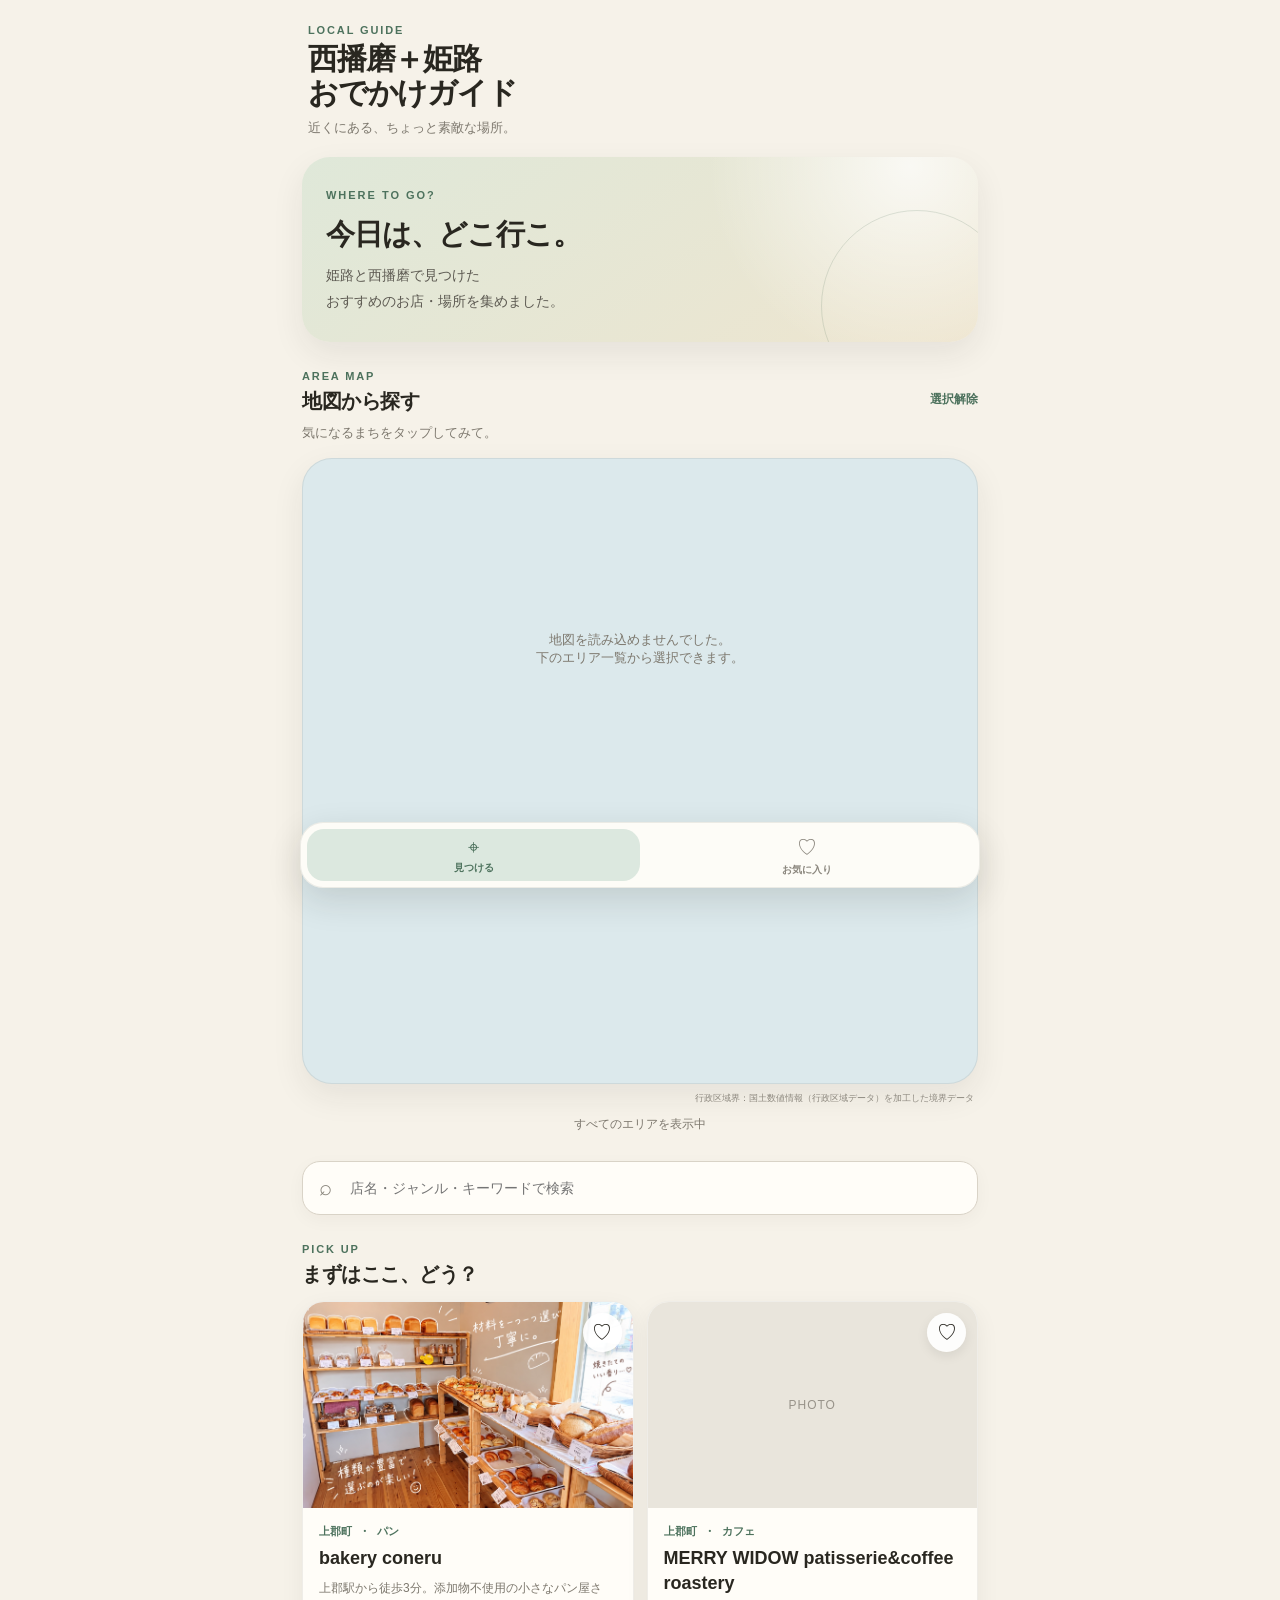
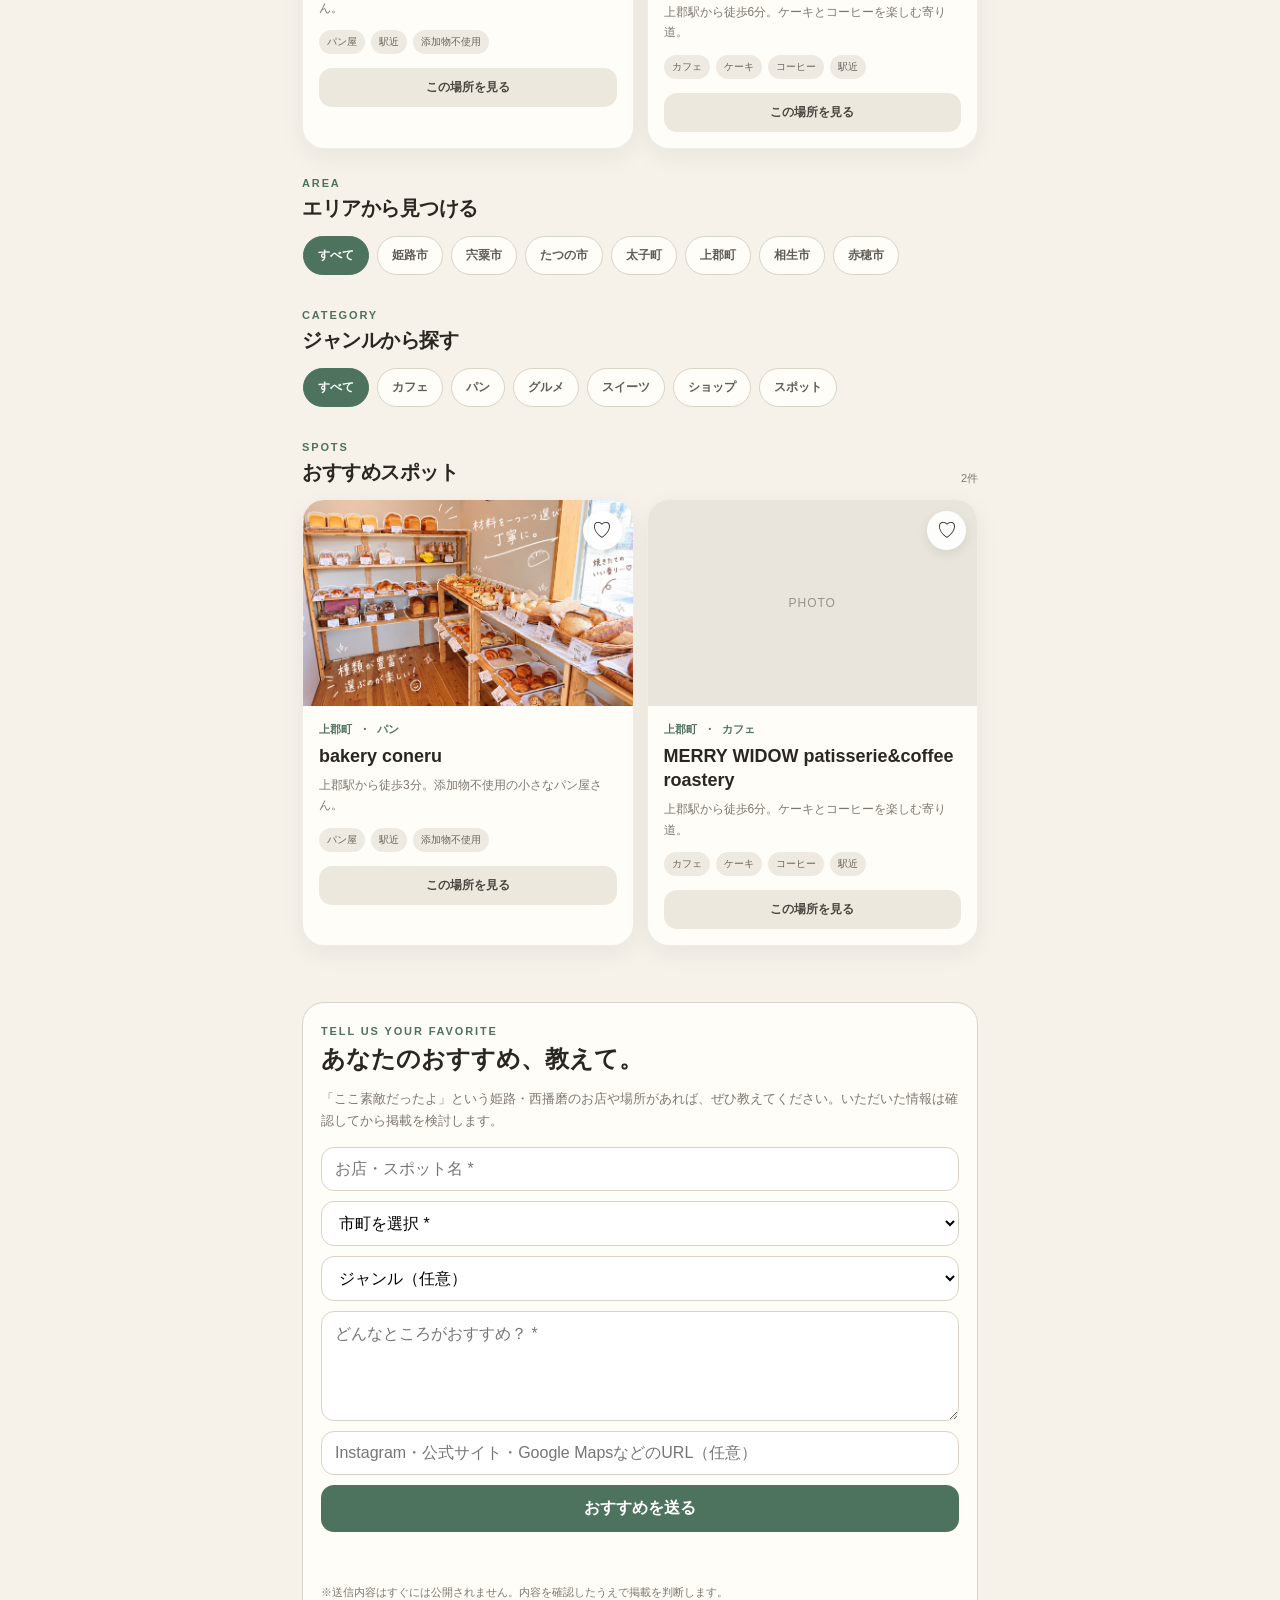
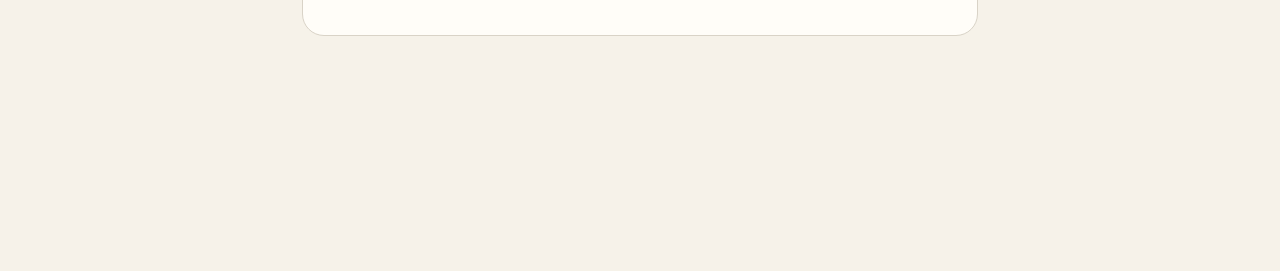
==== commit 30c86969: "Add visitor spot recommendation form" ====
--- a/index.html
+++ b/index.html
@@ -1,132 +1 @@
-<!doctype html>
-<html lang="ja">
-<head>
-  <meta charset="utf-8">
-  <meta name="viewport" content="width=device-width,initial-scale=1,viewport-fit=cover">
-  <meta name="theme-color" content="#f6f2e9">
-  <title>西播磨＋姫路 おでかけガイド</title>
-  <meta name="description" content="姫路・西播磨の素敵なお店やスポットを地図から見つけるローカルガイド">
-  <link rel="manifest" href="manifest.webmanifest">
-  <link rel="stylesheet" href="styles.css?v=3">
-  <style>
-    .seibanMap.realMap{height:auto!important;aspect-ratio:1.08/1!important;padding:10px!important;background:#dce9ec!important;overflow:hidden!important}
-    .realMapSvg{display:block;width:100%;height:100%;overflow:visible}
-    .mapGeoArea{cursor:pointer;outline:none}
-    .mapGeoArea path{fill:#eee9dd;stroke:#fffdf8;stroke-width:2.2;vector-effect:non-scaling-stroke;transition:fill .16s ease,filter .16s ease}
-    .mapGeoArea:hover path,.mapGeoArea:focus path{fill:#e2ded2}
-    .mapGeoArea.active path{fill:#4d725d;filter:drop-shadow(0 3px 4px rgba(44,69,53,.2))}
-    .mapGeoLabel{pointer-events:none;text-anchor:middle;dominant-baseline:middle;fill:#292720;font-size:18px;font-weight:800;paint-order:stroke;stroke:#f6f2e9;stroke-width:4px;stroke-linejoin:round}
-    .mapGeoArea.active .mapGeoLabel{fill:#fff;stroke:#4d725d}
-    .mapGeoLabel.small{font-size:15px}
-    .mapLoading{display:flex;align-items:center;justify-content:center;min-height:360px;color:#7d786e;font-size:13px;text-align:center}
-    .mapSource{margin:8px 4px 0;color:#918c82;font-size:9px;line-height:1.5;text-align:right}
-    @media(max-width:390px){.mapGeoLabel{font-size:16px}.mapGeoLabel.small{font-size:13px}}
-  </style>
-</head>
-<body>
-<div class="app">
-  <header class="top"><div><span class="eyebrow">LOCAL GUIDE</span><h1>西播磨＋姫路<br>おでかけガイド</h1><p>近くにある、ちょっと素敵な場所。</p></div></header>
-  <main>
-    <section class="hero"><div><span>WHERE TO GO?</span><h2>今日は、どこ行こ。</h2><p>姫路と西播磨で見つけた<br>おすすめのお店・場所を集めました。</p></div></section>
-    <section class="mapSection">
-      <div class="sectionHead"><div><span class="sectionEyebrow">AREA MAP</span><h2>地図から探す</h2></div><button id="clearArea" class="textButton" type="button">選択解除</button></div>
-      <p class="mapIntro">気になるまちをタップしてみて。</p>
-      <div class="seibanMap realMap" aria-label="西播磨と姫路の行政区域マップ"><div id="mapLoading" class="mapLoading">実際の行政区域を読み込み中…</div><svg id="areaMapSvg" class="realMapSvg" viewBox="0 0 640 590" role="img" aria-label="姫路市と西播磨6市町の地図" hidden></svg></div>
-      <p class="mapSource">行政区域界：国土数値情報（行政区域データ）を加工した境界データ</p>
-      <div id="selectedAreaMessage" class="selectedAreaMessage">すべてのエリアを表示中</div>
-    </section>
-    <section class="searchWrap"><span class="searchIcon">⌕</span><input id="search" type="search" placeholder="店名・ジャンル・キーワードで検索" autocomplete="off"></section>
-    <section><div class="sectionHead"><div><span class="sectionEyebrow">PICK UP</span><h2>まずはここ、どう？</h2></div></div><div id="featured" class="featuredGrid"></div></section>
-    <section><div class="sectionHead"><div><span class="sectionEyebrow">AREA</span><h2>エリアから見つける</h2></div></div><div id="areas" class="chips"><button data-area="" class="chip active" type="button">すべて</button><button data-area="姫路市" class="chip" type="button">姫路市</button><button data-area="宍粟市" class="chip" type="button">宍粟市</button><button data-area="たつの市" class="chip" type="button">たつの市</button><button data-area="太子町" class="chip" type="button">太子町</button><button data-area="上郡町" class="chip" type="button">上郡町</button><button data-area="相生市" class="chip" type="button">相生市</button><button data-area="赤穂市" class="chip" type="button">赤穂市</button></div></section>
-    <section><div class="sectionHead"><div><span class="sectionEyebrow">CATEGORY</span><h2>ジャンルから探す</h2></div></div><div id="genres" class="chips"><button data-genre="" class="chip active" type="button">すべて</button><button data-genre="カフェ" class="chip" type="button">カフェ</button><button data-genre="パン" class="chip" type="button">パン</button><button data-genre="グルメ" class="chip" type="button">グルメ</button><button data-genre="スイーツ" class="chip" type="button">スイーツ</button><button data-genre="ショップ" class="chip" type="button">ショップ</button><button data-genre="スポット" class="chip" type="button">スポット</button></div></section>
-    <section id="spotSection"><div class="sectionHead"><div><span class="sectionEyebrow">SPOTS</span><h2 id="listTitle">おすすめスポット</h2></div><span id="resultCount" class="resultCount"></span></div><div id="spotList" class="spotGrid"></div><div id="emptyState" class="emptyState hidden"><strong>まだスポットがありません。</strong><p>条件を変えて探してみてね。</p></div></section>
-  </main>
-  <nav class="bottom"><button data-tab="discover" class="active" type="button"><span>⌖</span><small>見つける</small></button><button data-tab="favorites" type="button"><span>♡</span><small>お気に入り</small></button></nav>
-</div>
-<div id="modal" class="modal hidden"><div class="modalBackdrop" data-close-modal></div><article class="modalCard"><button class="modalClose" data-close-modal type="button" aria-label="閉じる">×</button><div id="modalContent"></div></article></div>
-<script src="app.js?v=3"></script>
-<script>
-(() => {
-  const municipalities = [
-    ["姫路市","28201"],["相生市","28208"],["赤穂市","28212"],
-    ["宍粟市","28227"],["たつの市","28229"],["太子町","28464"],["上郡町","28481"]
-  ];
-  const svg = document.getElementById("areaMapSvg");
-  const loading = document.getElementById("mapLoading");
-  const NS = "http://www.w3.org/2000/svg";
-
-  const ringsOf = geometry => {
-    if (!geometry) return [];
-    if (geometry.type === "Polygon") return geometry.coordinates;
-    if (geometry.type === "MultiPolygon") return geometry.coordinates.flat();
-    return [];
-  };
-
-  const allPoints = feature => ringsOf(feature.geometry).flat();
-
-  const largestOuterRing = feature => {
-    const rings = ringsOf(feature.geometry);
-    let best = rings[0] || [];
-    let bestArea = 0;
-    for (const ring of rings) {
-      let a = 0;
-      for (let i=0,j=ring.length-1;i<ring.length;j=i++) a += ring[j][0]*ring[i][1]-ring[i][0]*ring[j][1];
-      a = Math.abs(a);
-      if (a > bestArea) { bestArea = a; best = ring; }
-    }
-    return best;
-  };
-
-  Promise.all(municipalities.map(async ([name,code]) => {
-    const r = await fetch(`https://shikuchoson-boundaries.sankichi.app/${code}.geojson`);
-    if (!r.ok) throw new Error(`${name}: ${r.status}`);
-    return [name, await r.json()];
-  })).then(items => {
-    const points = items.flatMap(([,f]) => allPoints(f));
-    const lons = points.map(p=>p[0]), lats = points.map(p=>p[1]);
-    const minLon=Math.min(...lons), maxLon=Math.max(...lons), minLat=Math.min(...lats), maxLat=Math.max(...lats);
-    const W=640,H=590,P=26;
-    const scale=Math.min((W-P*2)/(maxLon-minLon),(H-P*2)/(maxLat-minLat));
-    const usedW=(maxLon-minLon)*scale, usedH=(maxLat-minLat)*scale;
-    const ox=(W-usedW)/2, oy=(H-usedH)/2;
-    const project=([lon,lat])=>[ox+(lon-minLon)*scale,oy+(maxLat-lat)*scale];
-    const ringPath=ring=>ring.map((p,i)=>{const [x,y]=project(p);return `${i?'L':'M'}${x.toFixed(1)},${y.toFixed(1)}`}).join('')+'Z';
-
-    for (const [name,feature] of items) {
-      const g=document.createElementNS(NS,'g');
-      g.setAttribute('class','mapGeoArea');
-      g.setAttribute('data-area',name);
-      g.setAttribute('role','button');
-      g.setAttribute('tabindex','0');
-      g.setAttribute('aria-label',`${name}を選択`);
-
-      const path=document.createElementNS(NS,'path');
-      path.setAttribute('d',ringsOf(feature.geometry).map(ringPath).join(' '));
-      path.setAttribute('fill-rule','evenodd');
-      g.appendChild(path);
-
-      const main=largestOuterRing(feature).map(project);
-      let sx=0,sy=0;
-      for(const p of main){sx+=p[0];sy+=p[1]}
-      let x=sx/main.length,y=sy/main.length;
-      const tweaks={"姫路市":[8,25],"宍粟市":[0,0],"たつの市":[4,0],"太子町":[0,0],"上郡町":[0,0],"相生市":[0,0],"赤穂市":[0,0]};
-      x+=tweaks[name][0]; y+=tweaks[name][1];
-      const text=document.createElementNS(NS,'text');
-      text.setAttribute('x',x); text.setAttribute('y',y);
-      text.setAttribute('class',`mapGeoLabel ${name==='太子町'?'small':''}`);
-      text.textContent=name;
-      g.appendChild(text);
-      svg.appendChild(g);
-
-      g.addEventListener('keydown',e=>{if(e.key==='Enter'||e.key===' '){e.preventDefault();g.dispatchEvent(new MouseEvent('click',{bubbles:true}))}});
-    }
-    loading.remove();
-    svg.hidden=false;
-  }).catch(err => {
-    console.error(err);
-    loading.innerHTML='地図を読み込めませんでした。<br>下の「エリアから見つける」から選択できます。';
-  });
-})();
-</script>
-</body>
-</html>+<!doctype html><html lang="ja"><head><meta charset="utf-8"><meta name="viewport" content="width=device-width,initial-scale=1,viewport-fit=cover"><meta name="theme-color" content="#f6f2e9"><title>西播磨＋姫路 おでかけガイド</title><meta name="description" content="姫路・西播磨の素敵なお店やスポットを地図から見つけるローカルガイド"><link rel="manifest" href="manifest.webmanifest"><link rel="stylesheet" href="styles.css?v=3"><style>.seibanMap.realMap{height:auto!important;aspect-ratio:1.08/1!important;padding:10px!important;background:#dce9ec!important;overflow:hidden!important}.realMapSvg{display:block;width:100%;height:100%;overflow:visible}.mapGeoArea{cursor:pointer;outline:none}.mapGeoArea path{fill:#eee9dd;stroke:#fffdf8;stroke-width:2.2;vector-effect:non-scaling-stroke;transition:fill .16s ease,filter .16s ease}.mapGeoArea:hover path,.mapGeoArea:focus path{fill:#e2ded2}.mapGeoArea.active path{fill:#4d725d}.mapGeoLabel{pointer-events:none;text-anchor:middle;dominant-baseline:middle;fill:#292720;font-size:18px;font-weight:800;paint-order:stroke;stroke:#f6f2e9;stroke-width:4px}.mapGeoArea.active .mapGeoLabel{fill:#fff;stroke:#4d725d}.mapGeoLabel.small{font-size:15px}.mapLoading{display:flex;align-items:center;justify-content:center;min-height:360px;color:#7d786e;font-size:13px;text-align:center}.mapSource{margin:8px 4px 0;color:#918c82;font-size:9px;text-align:right}.recommendBox{margin:28px 0 100px;padding:22px 18px;border-radius:22px;background:#fffdf8;border:1px solid #d9d3c7}.recommendBox h2{margin:5px 0 8px}.recommendBox p{color:#7d786e;font-size:13px;line-height:1.7}.recommendForm{display:grid;gap:10px;margin-top:15px}.recommendForm input,.recommendForm select,.recommendForm textarea{width:100%;font:inherit;padding:12px 13px;border:1px solid #d9d3c7;border-radius:13px;background:#fff}.recommendForm textarea{min-height:110px;resize:vertical}.recommendSubmit{border:0;border-radius:13px;padding:13px;background:#4d725d;color:#fff;font:inherit;font-weight:800}.recommendMsg{min-height:20px;font-size:12px;font-weight:700;color:#4d725d}.privacyNote{font-size:11px!important}.recommendThanks{text-align:center;padding:18px 5px}.recommendThanks strong{display:block;font-size:18px;margin-bottom:6px}@media(max-width:390px){.mapGeoLabel{font-size:16px}.mapGeoLabel.small{font-size:13px}}</style></head><body><div class="app"><header class="top"><div><span class="eyebrow">LOCAL GUIDE</span><h1>西播磨＋姫路<br>おでかけガイド</h1><p>近くにある、ちょっと素敵な場所。</p></div></header><main><section class="hero"><div><span>WHERE TO GO?</span><h2>今日は、どこ行こ。</h2><p>姫路と西播磨で見つけた<br>おすすめのお店・場所を集めました。</p></div></section><section class="mapSection"><div class="sectionHead"><div><span class="sectionEyebrow">AREA MAP</span><h2>地図から探す</h2></div><button id="clearArea" class="textButton" type="button">選択解除</button></div><p class="mapIntro">気になるまちをタップしてみて。</p><div class="seibanMap realMap"><div id="mapLoading" class="mapLoading">実際の行政区域を読み込み中…</div><svg id="areaMapSvg" class="realMapSvg" viewBox="0 0 640 590" role="img" hidden></svg></div><p class="mapSource">行政区域界：国土数値情報（行政区域データ）を加工した境界データ</p><div id="selectedAreaMessage" class="selectedAreaMessage">すべてのエリアを表示中</div></section><section class="searchWrap"><span class="searchIcon">⌕</span><input id="search" type="search" placeholder="店名・ジャンル・キーワードで検索"></section><section><div class="sectionHead"><div><span class="sectionEyebrow">PICK UP</span><h2>まずはここ、どう？</h2></div></div><div id="featured" class="featuredGrid"></div></section><section><div class="sectionHead"><div><span class="sectionEyebrow">AREA</span><h2>エリアから見つける</h2></div></div><div id="areas" class="chips"><button data-area="" class="chip active">すべて</button><button data-area="姫路市" class="chip">姫路市</button><button data-area="宍粟市" class="chip">宍粟市</button><button data-area="たつの市" class="chip">たつの市</button><button data-area="太子町" class="chip">太子町</button><button data-area="上郡町" class="chip">上郡町</button><button data-area="相生市" class="chip">相生市</button><button data-area="赤穂市" class="chip">赤穂市</button></div></section><section><div class="sectionHead"><div><span class="sectionEyebrow">CATEGORY</span><h2>ジャンルから探す</h2></div></div><div id="genres" class="chips"><button data-genre="" class="chip active">すべて</button><button data-genre="カフェ" class="chip">カフェ</button><button data-genre="パン" class="chip">パン</button><button data-genre="グルメ" class="chip">グルメ</button><button data-genre="スイーツ" class="chip">スイーツ</button><button data-genre="ショップ" class="chip">ショップ</button><button data-genre="スポット" class="chip">スポット</button></div></section><section id="spotSection"><div class="sectionHead"><div><span class="sectionEyebrow">SPOTS</span><h2 id="listTitle">おすすめスポット</h2></div><span id="resultCount" class="resultCount"></span></div><div id="spotList" class="spotGrid"></div><div id="emptyState" class="emptyState hidden"></div></section><section class="recommendBox" id="recommend"><span class="sectionEyebrow">TELL US YOUR FAVORITE</span><h2>あなたのおすすめ、教えて。</h2><p>「ここ素敵だったよ」という姫路・西播磨のお店や場所があれば、ぜひ教えてください。いただいた情報は確認してから掲載を検討します。</p><form id="recommendForm" class="recommendForm"><input name="spot_name" maxlength="100" placeholder="お店・スポット名 *" required><select name="municipality" required><option value="">市町を選択 *</option><option>姫路市</option><option>宍粟市</option><option>たつの市</option><option>太子町</option><option>上郡町</option><option>相生市</option><option>赤穂市</option></select><select name="category"><option value="">ジャンル（任意）</option><option>カフェ</option><option>パン</option><option>グルメ</option><option>スイーツ</option><option>ショップ</option><option>スポット</option><option>その他</option></select><textarea name="recommendation" maxlength="1000" placeholder="どんなところがおすすめ？ *" required></textarea><input name="url" type="url" maxlength="500" placeholder="Instagram・公式サイト・Google MapsなどのURL（任意）"><button id="recommendSubmit" class="recommendSubmit" type="submit">おすすめを送る</button><div id="recommendMsg" class="recommendMsg" aria-live="polite"></div><p class="privacyNote">※送信内容はすぐには公開されません。内容を確認したうえで掲載を判断します。</p></form></section></main><nav class="bottom"><button data-tab="discover" class="active"><span>⌖</span><small>見つける</small></button><button data-tab="favorites"><span>♡</span><small>お気に入り</small></button></nav></div><div id="modal" class="modal hidden"><div class="modalBackdrop" data-close-modal></div><article class="modalCard"><button class="modalClose" data-close-modal>×</button><div id="modalContent"></div></article></div><script src="app.js?v=4"></script><script>(()=>{const municipalities=[["姫路市","28201"],["相生市","28208"],["赤穂市","28212"],["宍粟市","28227"],["たつの市","28229"],["太子町","28464"],["上郡町","28481"]],svg=document.getElementById('areaMapSvg'),loading=document.getElementById('mapLoading'),NS='http://www.w3.org/2000/svg',ringsOf=g=>!g?[]:g.type==='Polygon'?g.coordinates:g.type==='MultiPolygon'?g.coordinates.flat():[],allPoints=f=>ringsOf(f.geometry).flat(),largest=f=>{const rs=ringsOf(f.geometry);let best=rs[0]||[],ba=0;for(const r of rs){let a=0;for(let i=0,j=r.length-1;i<r.length;j=i++)a+=r[j][0]*r[i][1]-r[i][0]*r[j][1];a=Math.abs(a);if(a>ba){ba=a;best=r}}return best};Promise.all(municipalities.map(async([n,c])=>{const r=await fetch(`https://shikuchoson-boundaries.sankichi.app/${c}.geojson`);if(!r.ok)throw Error();return[n,await r.json()]})).then(items=>{const pts=items.flatMap(([,f])=>allPoints(f)),xs=pts.map(p=>p[0]),ys=pts.map(p=>p[1]),minX=Math.min(...xs),maxX=Math.max(...xs),minY=Math.min(...ys),maxY=Math.max(...ys),W=640,H=590,P=26,scale=Math.min((W-P*2)/(maxX-minX),(H-P*2)/(maxY-minY)),ox=(W-(maxX-minX)*scale)/2,oy=(H-(maxY-minY)*scale)/2,project=([x,y])=>[ox+(x-minX)*scale,oy+(maxY-y)*scale],rp=r=>r.map((p,i)=>{const[x,y]=project(p);return`${i?'L':'M'}${x.toFixed(1)},${y.toFixed(1)}`}).join('')+'Z';for(const[n,f]of items){const g=document.createElementNS(NS,'g');g.setAttribute('class','mapGeoArea');g.dataset.area=n;g.setAttribute('role','button');g.setAttribute('tabindex','0');const path=document.createElementNS(NS,'path');path.setAttribute('d',ringsOf(f.geometry).map(rp).join(' '));path.setAttribute('fill-rule','evenodd');g.appendChild(path);const main=largest(f).map(project);let x=main.reduce((a,p)=>a+p[0],0)/main.length,y=main.reduce((a,p)=>a+p[1],0)/main.length,t={姫路市:[8,25],たつの市:[-18,-14]}[n]||[0,0];x+=t[0];y+=t[1];if(n==='相生市')[x,y]=project([134.468,34.803]);const text=document.createElementNS(NS,'text');text.setAttribute('x',x);text.setAttribute('y',y);text.setAttribute('class',`mapGeoLabel ${['太子町','相生市','たつの市'].includes(n)?'small':''}`);text.textContent=n;g.appendChild(text);svg.appendChild(g)}loading.remove();svg.hidden=false}).catch(()=>loading.innerHTML='地図を読み込めませんでした。<br>下のエリア一覧から選択できます。');const U='https://jtsllyiuwdjpoulcwvqx.supabase.co',K='sb_publishable_HpRt1_FQGdfIMZo9z7Dc9Q_7DmdJnCc',form=document.getElementById('recommendForm'),msg=document.getElementById('recommendMsg'),btn=document.getElementById('recommendSubmit');form.addEventListener('submit',async e=>{e.preventDefault();if(btn.disabled)return;btn.disabled=true;btn.textContent='送信中…';msg.textContent='';const f=new FormData(form),payload={spot_name:String(f.get('spot_name')||'').trim(),municipality:String(f.get('municipality')||''),category:String(f.get('category')||''),recommendation:String(f.get('recommendation')||'').trim(),url:String(f.get('url')||'').trim()||null,status:'pending'};try{const r=await fetch(`${U}/rest/v1/recommendations`,{method:'POST',headers:{apikey:K,Authorization:`Bearer ${K}`,'Content-Type':'application/json',Prefer:'return=minimal'},body:JSON.stringify(payload)});if(!r.ok)throw Error('送信に失敗しました');form.innerHTML='<div class="recommendThanks"><strong>ありがとう！</strong><p>おすすめを受け付けました。内容を確認してから掲載を検討します。</p></div>'}catch(err){msg.textContent='送信できませんでした。時間をおいてもう一度お試しください。';btn.disabled=false;btn.textContent='おすすめを送る'}})})();</script></body></html>
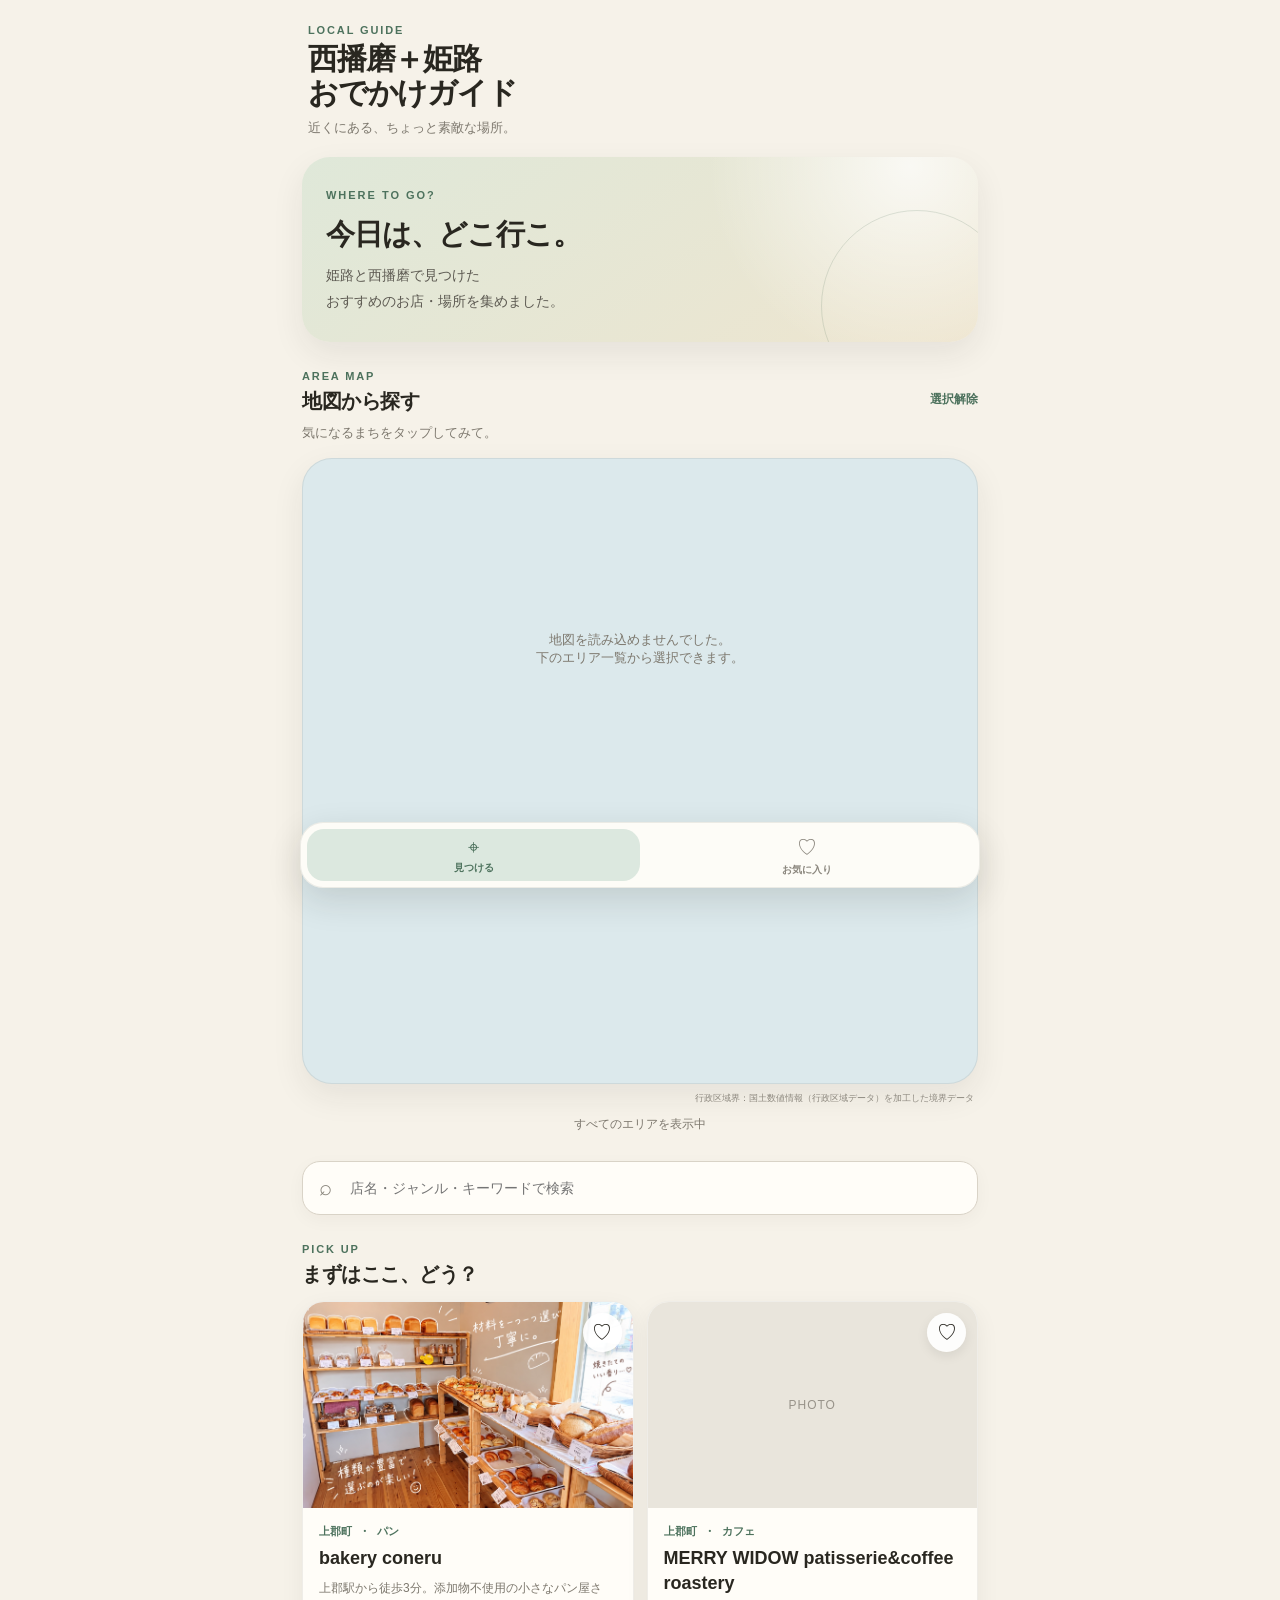
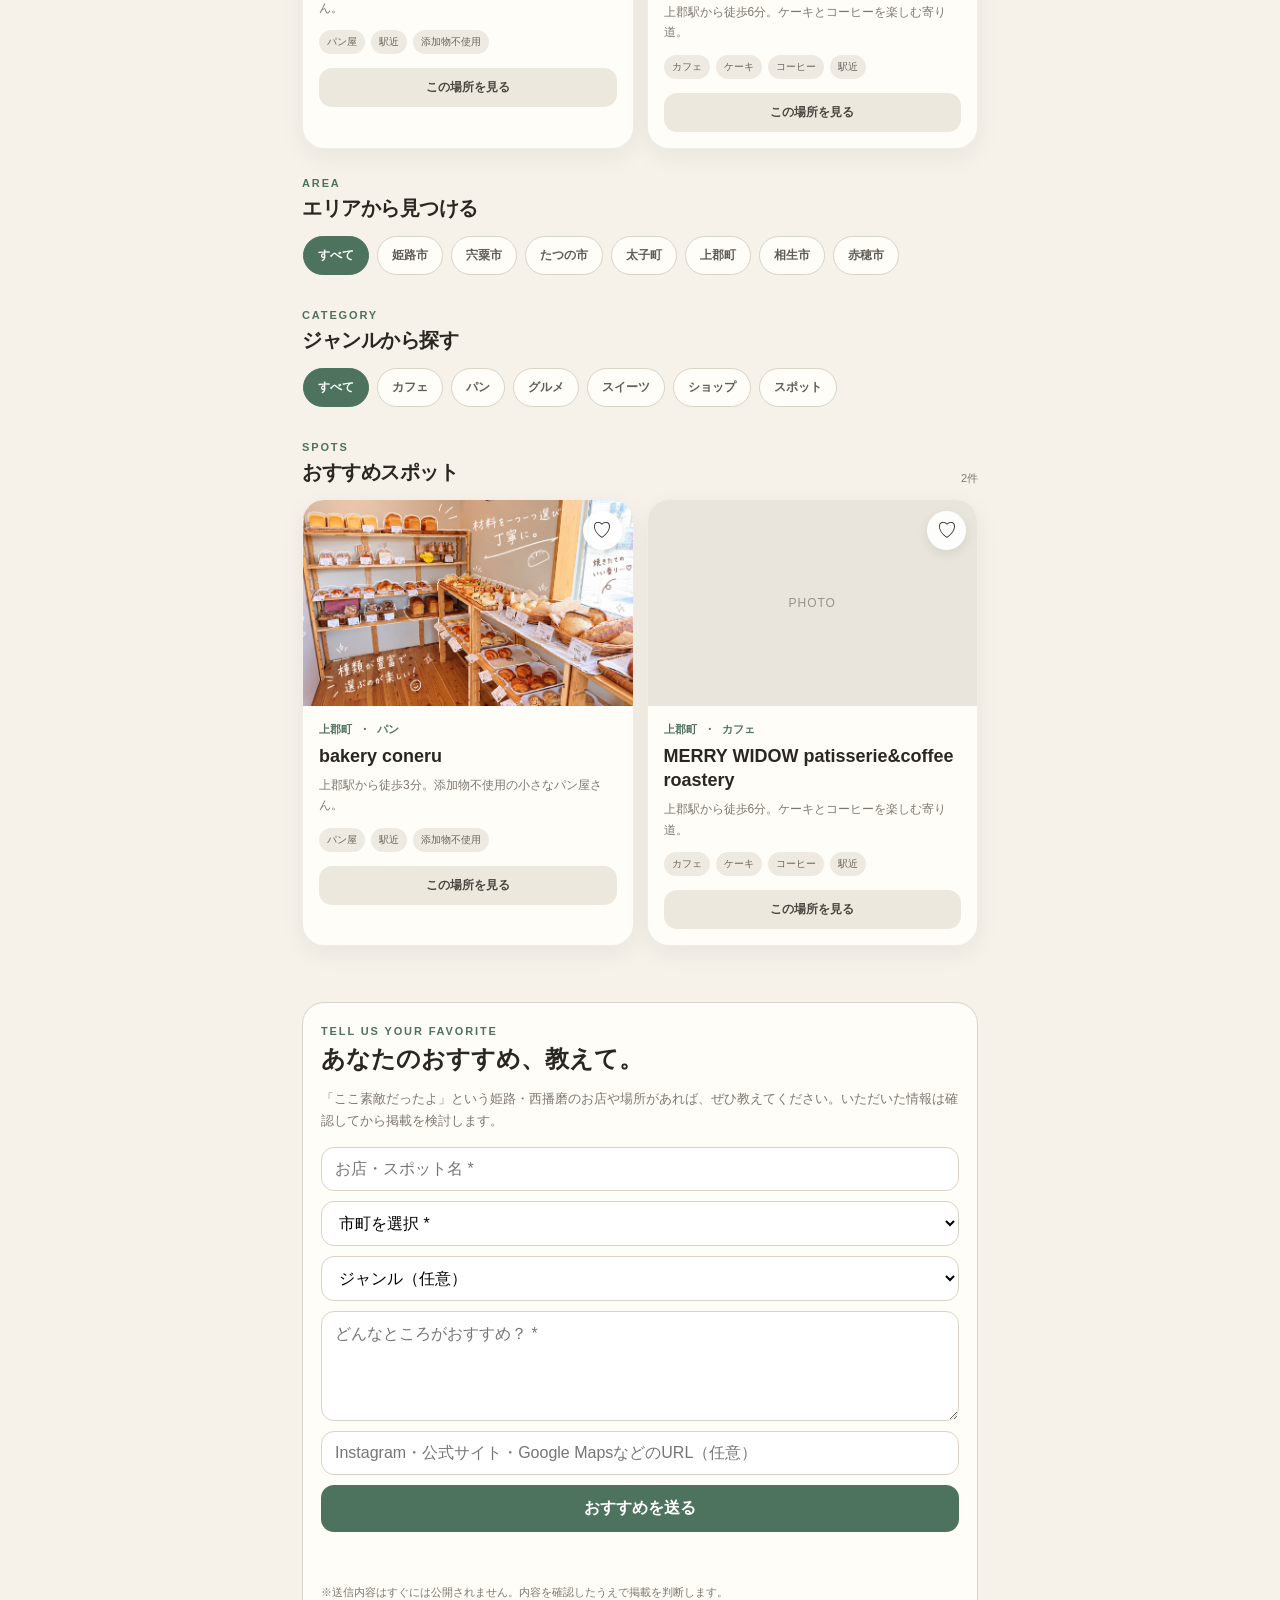
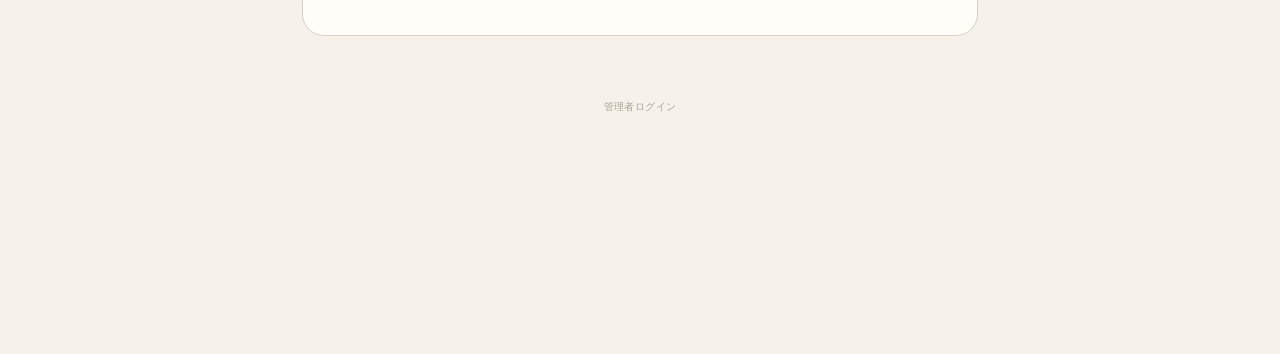
==== commit 72ede0a3: "Add discreet admin login link to public page" ====
--- a/index.html
+++ b/index.html
@@ -1 +1 @@
-<!doctype html><html lang="ja"><head><meta charset="utf-8"><meta name="viewport" content="width=device-width,initial-scale=1,viewport-fit=cover"><meta name="theme-color" content="#f6f2e9"><title>西播磨＋姫路 おでかけガイド</title><meta name="description" content="姫路・西播磨の素敵なお店やスポットを地図から見つけるローカルガイド"><link rel="manifest" href="manifest.webmanifest"><link rel="stylesheet" href="styles.css?v=3"><style>.seibanMap.realMap{height:auto!important;aspect-ratio:1.08/1!important;padding:10px!important;background:#dce9ec!important;overflow:hidden!important}.realMapSvg{display:block;width:100%;height:100%;overflow:visible}.mapGeoArea{cursor:pointer;outline:none}.mapGeoArea path{fill:#eee9dd;stroke:#fffdf8;stroke-width:2.2;vector-effect:non-scaling-stroke;transition:fill .16s ease,filter .16s ease}.mapGeoArea:hover path,.mapGeoArea:focus path{fill:#e2ded2}.mapGeoArea.active path{fill:#4d725d}.mapGeoLabel{pointer-events:none;text-anchor:middle;dominant-baseline:middle;fill:#292720;font-size:18px;font-weight:800;paint-order:stroke;stroke:#f6f2e9;stroke-width:4px}.mapGeoArea.active .mapGeoLabel{fill:#fff;stroke:#4d725d}.mapGeoLabel.small{font-size:15px}.mapLoading{display:flex;align-items:center;justify-content:center;min-height:360px;color:#7d786e;font-size:13px;text-align:center}.mapSource{margin:8px 4px 0;color:#918c82;font-size:9px;text-align:right}.recommendBox{margin:28px 0 100px;padding:22px 18px;border-radius:22px;background:#fffdf8;border:1px solid #d9d3c7}.recommendBox h2{margin:5px 0 8px}.recommendBox p{color:#7d786e;font-size:13px;line-height:1.7}.recommendForm{display:grid;gap:10px;margin-top:15px}.recommendForm input,.recommendForm select,.recommendForm textarea{width:100%;font:inherit;padding:12px 13px;border:1px solid #d9d3c7;border-radius:13px;background:#fff}.recommendForm textarea{min-height:110px;resize:vertical}.recommendSubmit{border:0;border-radius:13px;padding:13px;background:#4d725d;color:#fff;font:inherit;font-weight:800}.recommendMsg{min-height:20px;font-size:12px;font-weight:700;color:#4d725d}.privacyNote{font-size:11px!important}.recommendThanks{text-align:center;padding:18px 5px}.recommendThanks strong{display:block;font-size:18px;margin-bottom:6px}@media(max-width:390px){.mapGeoLabel{font-size:16px}.mapGeoLabel.small{font-size:13px}}</style></head><body><div class="app"><header class="top"><div><span class="eyebrow">LOCAL GUIDE</span><h1>西播磨＋姫路<br>おでかけガイド</h1><p>近くにある、ちょっと素敵な場所。</p></div></header><main><section class="hero"><div><span>WHERE TO GO?</span><h2>今日は、どこ行こ。</h2><p>姫路と西播磨で見つけた<br>おすすめのお店・場所を集めました。</p></div></section><section class="mapSection"><div class="sectionHead"><div><span class="sectionEyebrow">AREA MAP</span><h2>地図から探す</h2></div><button id="clearArea" class="textButton" type="button">選択解除</button></div><p class="mapIntro">気になるまちをタップしてみて。</p><div class="seibanMap realMap"><div id="mapLoading" class="mapLoading">実際の行政区域を読み込み中…</div><svg id="areaMapSvg" class="realMapSvg" viewBox="0 0 640 590" role="img" hidden></svg></div><p class="mapSource">行政区域界：国土数値情報（行政区域データ）を加工した境界データ</p><div id="selectedAreaMessage" class="selectedAreaMessage">すべてのエリアを表示中</div></section><section class="searchWrap"><span class="searchIcon">⌕</span><input id="search" type="search" placeholder="店名・ジャンル・キーワードで検索"></section><section><div class="sectionHead"><div><span class="sectionEyebrow">PICK UP</span><h2>まずはここ、どう？</h2></div></div><div id="featured" class="featuredGrid"></div></section><section><div class="sectionHead"><div><span class="sectionEyebrow">AREA</span><h2>エリアから見つける</h2></div></div><div id="areas" class="chips"><button data-area="" class="chip active">すべて</button><button data-area="姫路市" class="chip">姫路市</button><button data-area="宍粟市" class="chip">宍粟市</button><button data-area="たつの市" class="chip">たつの市</button><button data-area="太子町" class="chip">太子町</button><button data-area="上郡町" class="chip">上郡町</button><button data-area="相生市" class="chip">相生市</button><button data-area="赤穂市" class="chip">赤穂市</button></div></section><section><div class="sectionHead"><div><span class="sectionEyebrow">CATEGORY</span><h2>ジャンルから探す</h2></div></div><div id="genres" class="chips"><button data-genre="" class="chip active">すべて</button><button data-genre="カフェ" class="chip">カフェ</button><button data-genre="パン" class="chip">パン</button><button data-genre="グルメ" class="chip">グルメ</button><button data-genre="スイーツ" class="chip">スイーツ</button><button data-genre="ショップ" class="chip">ショップ</button><button data-genre="スポット" class="chip">スポット</button></div></section><section id="spotSection"><div class="sectionHead"><div><span class="sectionEyebrow">SPOTS</span><h2 id="listTitle">おすすめスポット</h2></div><span id="resultCount" class="resultCount"></span></div><div id="spotList" class="spotGrid"></div><div id="emptyState" class="emptyState hidden"></div></section><section class="recommendBox" id="recommend"><span class="sectionEyebrow">TELL US YOUR FAVORITE</span><h2>あなたのおすすめ、教えて。</h2><p>「ここ素敵だったよ」という姫路・西播磨のお店や場所があれば、ぜひ教えてください。いただいた情報は確認してから掲載を検討します。</p><form id="recommendForm" class="recommendForm"><input name="spot_name" maxlength="100" placeholder="お店・スポット名 *" required><select name="municipality" required><option value="">市町を選択 *</option><option>姫路市</option><option>宍粟市</option><option>たつの市</option><option>太子町</option><option>上郡町</option><option>相生市</option><option>赤穂市</option></select><select name="category"><option value="">ジャンル（任意）</option><option>カフェ</option><option>パン</option><option>グルメ</option><option>スイーツ</option><option>ショップ</option><option>スポット</option><option>その他</option></select><textarea name="recommendation" maxlength="1000" placeholder="どんなところがおすすめ？ *" required></textarea><input name="url" type="url" maxlength="500" placeholder="Instagram・公式サイト・Google MapsなどのURL（任意）"><button id="recommendSubmit" class="recommendSubmit" type="submit">おすすめを送る</button><div id="recommendMsg" class="recommendMsg" aria-live="polite"></div><p class="privacyNote">※送信内容はすぐには公開されません。内容を確認したうえで掲載を判断します。</p></form></section></main><nav class="bottom"><button data-tab="discover" class="active"><span>⌖</span><small>見つける</small></button><button data-tab="favorites"><span>♡</span><small>お気に入り</small></button></nav></div><div id="modal" class="modal hidden"><div class="modalBackdrop" data-close-modal></div><article class="modalCard"><button class="modalClose" data-close-modal>×</button><div id="modalContent"></div></article></div><script src="app.js?v=4"></script><script>(()=>{const municipalities=[["姫路市","28201"],["相生市","28208"],["赤穂市","28212"],["宍粟市","28227"],["たつの市","28229"],["太子町","28464"],["上郡町","28481"]],svg=document.getElementById('areaMapSvg'),loading=document.getElementById('mapLoading'),NS='http://www.w3.org/2000/svg',ringsOf=g=>!g?[]:g.type==='Polygon'?g.coordinates:g.type==='MultiPolygon'?g.coordinates.flat():[],allPoints=f=>ringsOf(f.geometry).flat(),largest=f=>{const rs=ringsOf(f.geometry);let best=rs[0]||[],ba=0;for(const r of rs){let a=0;for(let i=0,j=r.length-1;i<r.length;j=i++)a+=r[j][0]*r[i][1]-r[i][0]*r[j][1];a=Math.abs(a);if(a>ba){ba=a;best=r}}return best};Promise.all(municipalities.map(async([n,c])=>{const r=await fetch(`https://shikuchoson-boundaries.sankichi.app/${c}.geojson`);if(!r.ok)throw Error();return[n,await r.json()]})).then(items=>{const pts=items.flatMap(([,f])=>allPoints(f)),xs=pts.map(p=>p[0]),ys=pts.map(p=>p[1]),minX=Math.min(...xs),maxX=Math.max(...xs),minY=Math.min(...ys),maxY=Math.max(...ys),W=640,H=590,P=26,scale=Math.min((W-P*2)/(maxX-minX),(H-P*2)/(maxY-minY)),ox=(W-(maxX-minX)*scale)/2,oy=(H-(maxY-minY)*scale)/2,project=([x,y])=>[ox+(x-minX)*scale,oy+(maxY-y)*scale],rp=r=>r.map((p,i)=>{const[x,y]=project(p);return`${i?'L':'M'}${x.toFixed(1)},${y.toFixed(1)}`}).join('')+'Z';for(const[n,f]of items){const g=document.createElementNS(NS,'g');g.setAttribute('class','mapGeoArea');g.dataset.area=n;g.setAttribute('role','button');g.setAttribute('tabindex','0');const path=document.createElementNS(NS,'path');path.setAttribute('d',ringsOf(f.geometry).map(rp).join(' '));path.setAttribute('fill-rule','evenodd');g.appendChild(path);const main=largest(f).map(project);let x=main.reduce((a,p)=>a+p[0],0)/main.length,y=main.reduce((a,p)=>a+p[1],0)/main.length,t={姫路市:[8,25],たつの市:[-18,-14]}[n]||[0,0];x+=t[0];y+=t[1];if(n==='相生市')[x,y]=project([134.468,34.803]);const text=document.createElementNS(NS,'text');text.setAttribute('x',x);text.setAttribute('y',y);text.setAttribute('class',`mapGeoLabel ${['太子町','相生市','たつの市'].includes(n)?'small':''}`);text.textContent=n;g.appendChild(text);svg.appendChild(g)}loading.remove();svg.hidden=false}).catch(()=>loading.innerHTML='地図を読み込めませんでした。<br>下のエリア一覧から選択できます。');const U='https://jtsllyiuwdjpoulcwvqx.supabase.co',K='sb_publishable_HpRt1_FQGdfIMZo9z7Dc9Q_7DmdJnCc',form=document.getElementById('recommendForm'),msg=document.getElementById('recommendMsg'),btn=document.getElementById('recommendSubmit');form.addEventListener('submit',async e=>{e.preventDefault();if(btn.disabled)return;btn.disabled=true;btn.textContent='送信中…';msg.textContent='';const f=new FormData(form),payload={spot_name:String(f.get('spot_name')||'').trim(),municipality:String(f.get('municipality')||''),category:String(f.get('category')||''),recommendation:String(f.get('recommendation')||'').trim(),url:String(f.get('url')||'').trim()||null,status:'pending'};try{const r=await fetch(`${U}/rest/v1/recommendations`,{method:'POST',headers:{apikey:K,Authorization:`Bearer ${K}`,'Content-Type':'application/json',Prefer:'return=minimal'},body:JSON.stringify(payload)});if(!r.ok)throw Error('送信に失敗しました');form.innerHTML='<div class="recommendThanks"><strong>ありがとう！</strong><p>おすすめを受け付けました。内容を確認してから掲載を検討します。</p></div>'}catch(err){msg.textContent='送信できませんでした。時間をおいてもう一度お試しください。';btn.disabled=false;btn.textContent='おすすめを送る'}})})();</script></body></html>+<!doctype html><html lang="ja"><head><meta charset="utf-8"><meta name="viewport" content="width=device-width,initial-scale=1,viewport-fit=cover"><meta name="theme-color" content="#f6f2e9"><title>西播磨＋姫路 おでかけガイド</title><meta name="description" content="姫路・西播磨の素敵なお店やスポットを地図から見つけるローカルガイド"><link rel="manifest" href="manifest.webmanifest"><link rel="stylesheet" href="styles.css?v=3"><style>.seibanMap.realMap{height:auto!important;aspect-ratio:1.08/1!important;padding:10px!important;background:#dce9ec!important;overflow:hidden!important}.realMapSvg{display:block;width:100%;height:100%;overflow:visible}.mapGeoArea{cursor:pointer;outline:none}.mapGeoArea path{fill:#eee9dd;stroke:#fffdf8;stroke-width:2.2;vector-effect:non-scaling-stroke;transition:fill .16s ease,filter .16s ease}.mapGeoArea:hover path,.mapGeoArea:focus path{fill:#e2ded2}.mapGeoArea.active path{fill:#4d725d}.mapGeoLabel{pointer-events:none;text-anchor:middle;dominant-baseline:middle;fill:#292720;font-size:18px;font-weight:800;paint-order:stroke;stroke:#f6f2e9;stroke-width:4px}.mapGeoArea.active .mapGeoLabel{fill:#fff;stroke:#4d725d}.mapGeoLabel.small{font-size:15px}.mapLoading{display:flex;align-items:center;justify-content:center;min-height:360px;color:#7d786e;font-size:13px;text-align:center}.mapSource{margin:8px 4px 0;color:#918c82;font-size:9px;text-align:right}.recommendBox{margin:28px 0 20px;padding:22px 18px;border-radius:22px;background:#fffdf8;border:1px solid #d9d3c7}.recommendBox h2{margin:5px 0 8px}.recommendBox p{color:#7d786e;font-size:13px;line-height:1.7}.recommendForm{display:grid;gap:10px;margin-top:15px}.recommendForm input,.recommendForm select,.recommendForm textarea{width:100%;font:inherit;padding:12px 13px;border:1px solid #d9d3c7;border-radius:13px;background:#fff}.recommendForm textarea{min-height:110px;resize:vertical}.recommendSubmit{border:0;border-radius:13px;padding:13px;background:#4d725d;color:#fff;font:inherit;font-weight:800}.recommendMsg{min-height:20px;font-size:12px;font-weight:700;color:#4d725d}.privacyNote{font-size:11px!important}.recommendThanks{text-align:center;padding:18px 5px}.recommendThanks strong{display:block;font-size:18px;margin-bottom:6px}.siteFooter{text-align:center;padding:12px 0 105px}.adminLink{font-size:10px;color:#aaa49a;text-decoration:none;letter-spacing:.04em}.adminLink:hover{text-decoration:underline}@media(max-width:390px){.mapGeoLabel{font-size:16px}.mapGeoLabel.small{font-size:13px}}</style></head><body><div class="app"><header class="top"><div><span class="eyebrow">LOCAL GUIDE</span><h1>西播磨＋姫路<br>おでかけガイド</h1><p>近くにある、ちょっと素敵な場所。</p></div></header><main><section class="hero"><div><span>WHERE TO GO?</span><h2>今日は、どこ行こ。</h2><p>姫路と西播磨で見つけた<br>おすすめのお店・場所を集めました。</p></div></section><section class="mapSection"><div class="sectionHead"><div><span class="sectionEyebrow">AREA MAP</span><h2>地図から探す</h2></div><button id="clearArea" class="textButton" type="button">選択解除</button></div><p class="mapIntro">気になるまちをタップしてみて。</p><div class="seibanMap realMap"><div id="mapLoading" class="mapLoading">実際の行政区域を読み込み中…</div><svg id="areaMapSvg" class="realMapSvg" viewBox="0 0 640 590" role="img" hidden></svg></div><p class="mapSource">行政区域界：国土数値情報（行政区域データ）を加工した境界データ</p><div id="selectedAreaMessage" class="selectedAreaMessage">すべてのエリアを表示中</div></section><section class="searchWrap"><span class="searchIcon">⌕</span><input id="search" type="search" placeholder="店名・ジャンル・キーワードで検索"></section><section><div class="sectionHead"><div><span class="sectionEyebrow">PICK UP</span><h2>まずはここ、どう？</h2></div></div><div id="featured" class="featuredGrid"></div></section><section><div class="sectionHead"><div><span class="sectionEyebrow">AREA</span><h2>エリアから見つける</h2></div></div><div id="areas" class="chips"><button data-area="" class="chip active">すべて</button><button data-area="姫路市" class="chip">姫路市</button><button data-area="宍粟市" class="chip">宍粟市</button><button data-area="たつの市" class="chip">たつの市</button><button data-area="太子町" class="chip">太子町</button><button data-area="上郡町" class="chip">上郡町</button><button data-area="相生市" class="chip">相生市</button><button data-area="赤穂市" class="chip">赤穂市</button></div></section><section><div class="sectionHead"><div><span class="sectionEyebrow">CATEGORY</span><h2>ジャンルから探す</h2></div></div><div id="genres" class="chips"><button data-genre="" class="chip active">すべて</button><button data-genre="カフェ" class="chip">カフェ</button><button data-genre="パン" class="chip">パン</button><button data-genre="グルメ" class="chip">グルメ</button><button data-genre="スイーツ" class="chip">スイーツ</button><button data-genre="ショップ" class="chip">ショップ</button><button data-genre="スポット" class="chip">スポット</button></div></section><section id="spotSection"><div class="sectionHead"><div><span class="sectionEyebrow">SPOTS</span><h2 id="listTitle">おすすめスポット</h2></div><span id="resultCount" class="resultCount"></span></div><div id="spotList" class="spotGrid"></div><div id="emptyState" class="emptyState hidden"></div></section><section class="recommendBox" id="recommend"><span class="sectionEyebrow">TELL US YOUR FAVORITE</span><h2>あなたのおすすめ、教えて。</h2><p>「ここ素敵だったよ」という姫路・西播磨のお店や場所があれば、ぜひ教えてください。いただいた情報は確認してから掲載を検討します。</p><form id="recommendForm" class="recommendForm"><input name="spot_name" maxlength="100" placeholder="お店・スポット名 *" required><select name="municipality" required><option value="">市町を選択 *</option><option>姫路市</option><option>宍粟市</option><option>たつの市</option><option>太子町</option><option>上郡町</option><option>相生市</option><option>赤穂市</option></select><select name="category"><option value="">ジャンル（任意）</option><option>カフェ</option><option>パン</option><option>グルメ</option><option>スイーツ</option><option>ショップ</option><option>スポット</option><option>その他</option></select><textarea name="recommendation" maxlength="1000" placeholder="どんなところがおすすめ？ *" required></textarea><input name="url" type="url" maxlength="500" placeholder="Instagram・公式サイト・Google MapsなどのURL（任意）"><button id="recommendSubmit" class="recommendSubmit" type="submit">おすすめを送る</button><div id="recommendMsg" class="recommendMsg" aria-live="polite"></div><p class="privacyNote">※送信内容はすぐには公開されません。内容を確認したうえで掲載を判断します。</p></form></section><footer class="siteFooter"><a class="adminLink" href="admin.html">管理者ログイン</a></footer></main><nav class="bottom"><button data-tab="discover" class="active"><span>⌖</span><small>見つける</small></button><button data-tab="favorites"><span>♡</span><small>お気に入り</small></button></nav></div><div id="modal" class="modal hidden"><div class="modalBackdrop" data-close-modal></div><article class="modalCard"><button class="modalClose" data-close-modal>×</button><div id="modalContent"></div></article></div><script src="app.js?v=4"></script><script>(()=>{const municipalities=[["姫路市","28201"],["相生市","28208"],["赤穂市","28212"],["宍粟市","28227"],["たつの市","28229"],["太子町","28464"],["上郡町","28481"]],svg=document.getElementById('areaMapSvg'),loading=document.getElementById('mapLoading'),NS='http://www.w3.org/2000/svg',ringsOf=g=>!g?[]:g.type==='Polygon'?g.coordinates:g.type==='MultiPolygon'?g.coordinates.flat():[],allPoints=f=>ringsOf(f.geometry).flat(),largest=f=>{const rs=ringsOf(f.geometry);let best=rs[0]||[],ba=0;for(const r of rs){let a=0;for(let i=0,j=r.length-1;i<r.length;j=i++)a+=r[j][0]*r[i][1]-r[i][0]*r[j][1];a=Math.abs(a);if(a>ba){ba=a;best=r}}return best};Promise.all(municipalities.map(async([n,c])=>{const r=await fetch(`https://shikuchoson-boundaries.sankichi.app/${c}.geojson`);if(!r.ok)throw Error();return[n,await r.json()]})).then(items=>{const pts=items.flatMap(([,f])=>allPoints(f)),xs=pts.map(p=>p[0]),ys=pts.map(p=>p[1]),minX=Math.min(...xs),maxX=Math.max(...xs),minY=Math.min(...ys),maxY=Math.max(...ys),W=640,H=590,P=26,scale=Math.min((W-P*2)/(maxX-minX),(H-P*2)/(maxY-minY)),ox=(W-(maxX-minX)*scale)/2,oy=(H-(maxY-minY)*scale)/2,project=([x,y])=>[ox+(x-minX)*scale,oy+(maxY-y)*scale],rp=r=>r.map((p,i)=>{const[x,y]=project(p);return`${i?'L':'M'}${x.toFixed(1)},${y.toFixed(1)}`}).join('')+'Z';for(const[n,f]of items){const g=document.createElementNS(NS,'g');g.setAttribute('class','mapGeoArea');g.dataset.area=n;g.setAttribute('role','button');g.setAttribute('tabindex','0');const path=document.createElementNS(NS,'path');path.setAttribute('d',ringsOf(f.geometry).map(rp).join(' '));path.setAttribute('fill-rule','evenodd');g.appendChild(path);const main=largest(f).map(project);let x=main.reduce((a,p)=>a+p[0],0)/main.length,y=main.reduce((a,p)=>a+p[1],0)/main.length,t={姫路市:[8,25],たつの市:[-18,-14]}[n]||[0,0];x+=t[0];y+=t[1];if(n==='相生市')[x,y]=project([134.468,34.803]);const text=document.createElementNS(NS,'text');text.setAttribute('x',x);text.setAttribute('y',y);text.setAttribute('class',`mapGeoLabel ${['太子町','相生市','たつの市'].includes(n)?'small':''}`);text.textContent=n;g.appendChild(text);svg.appendChild(g)}loading.remove();svg.hidden=false}).catch(()=>loading.innerHTML='地図を読み込めませんでした。<br>下のエリア一覧から選択できます。');const U='https://jtsllyiuwdjpoulcwvqx.supabase.co',K='sb_publishable_HpRt1_FQGdfIMZo9z7Dc9Q_7DmdJnCc',form=document.getElementById('recommendForm'),msg=document.getElementById('recommendMsg'),btn=document.getElementById('recommendSubmit');form.addEventListener('submit',async e=>{e.preventDefault();if(btn.disabled)return;btn.disabled=true;btn.textContent='送信中…';msg.textContent='';const f=new FormData(form),payload={spot_name:String(f.get('spot_name')||'').trim(),municipality:String(f.get('municipality')||''),category:String(f.get('category')||''),recommendation:String(f.get('recommendation')||'').trim(),url:String(f.get('url')||'').trim()||null,status:'pending'};try{const r=await fetch(`${U}/rest/v1/recommendations`,{method:'POST',headers:{apikey:K,Authorization:`Bearer ${K}`,'Content-Type':'application/json',Prefer:'return=minimal'},body:JSON.stringify(payload)});if(!r.ok)throw Error('送信に失敗しました');form.innerHTML='<div class="recommendThanks"><strong>ありがとう！</strong><p>おすすめを受け付けました。内容を確認してから掲載を検討します。</p></div>'}catch(err){msg.textContent='送信できませんでした。時間をおいてもう一度お試しください。';btn.disabled=false;btn.textContent='おすすめを送る'}})})();</script></body></html>
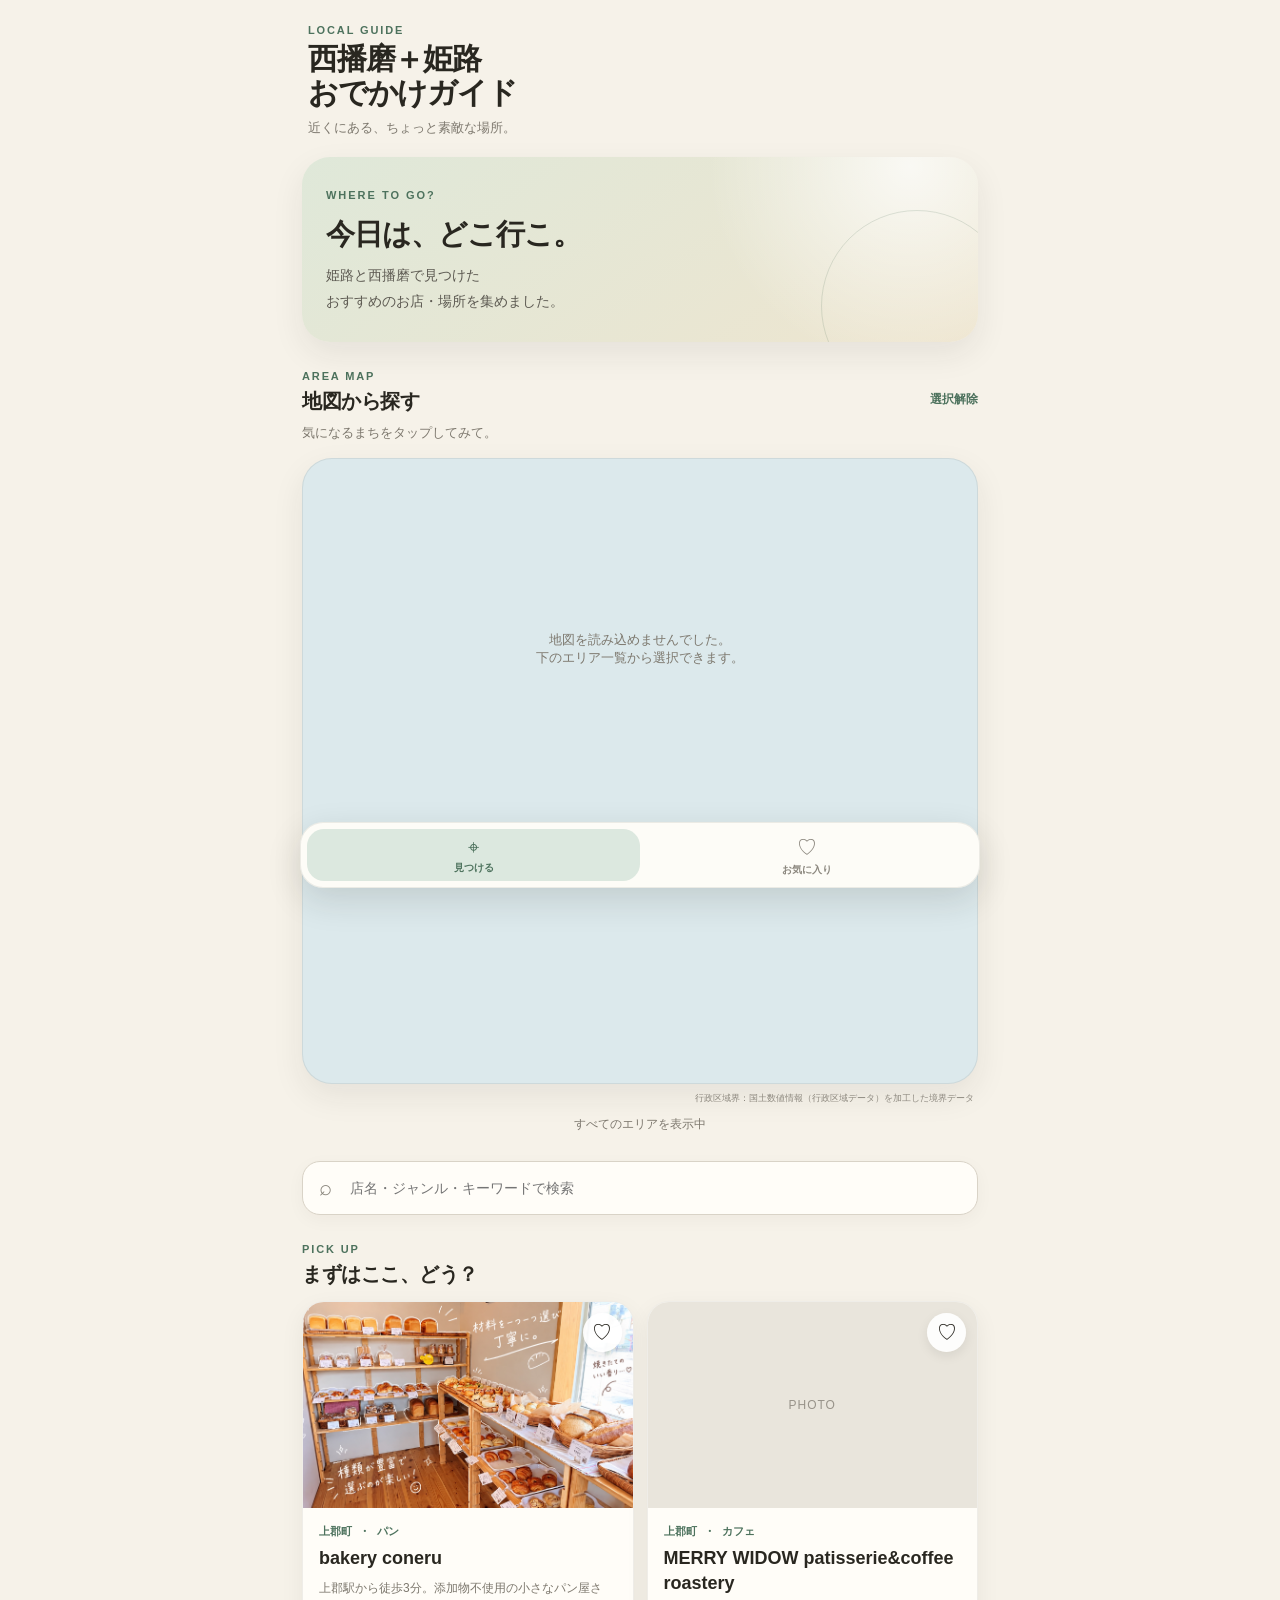
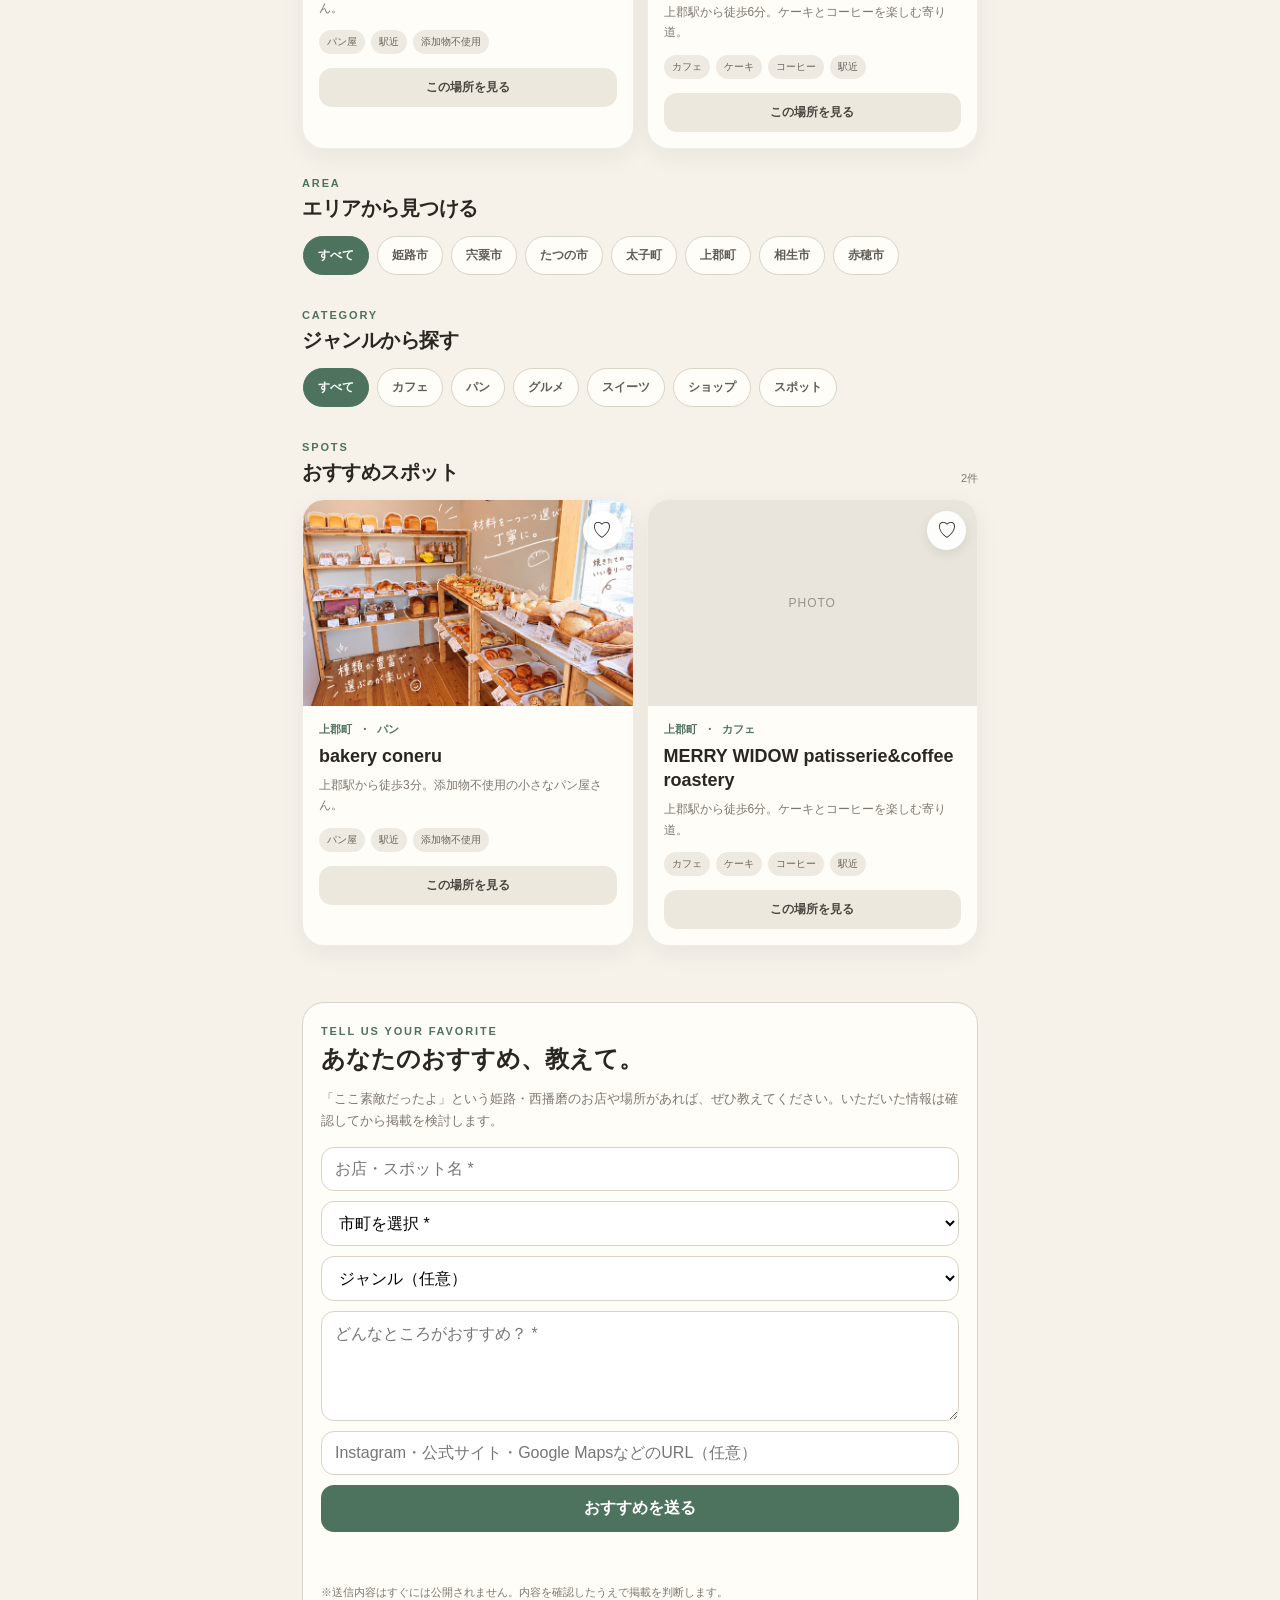
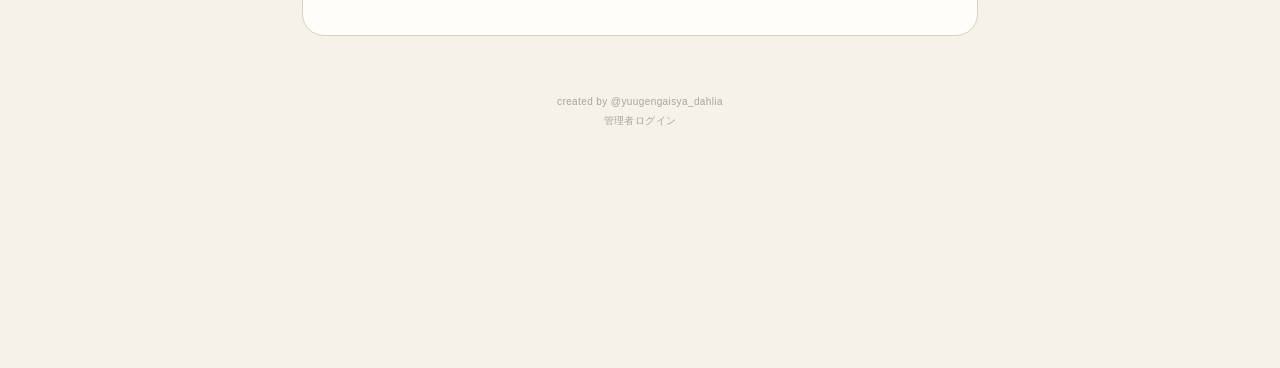
==== commit 6a4dec5b: "Add Instagram creator credit link" ====
--- a/index.html
+++ b/index.html
@@ -1 +1 @@
-<!doctype html><html lang="ja"><head><meta charset="utf-8"><meta name="viewport" content="width=device-width,initial-scale=1,viewport-fit=cover"><meta name="theme-color" content="#f6f2e9"><title>西播磨＋姫路 おでかけガイド</title><meta name="description" content="姫路・西播磨の素敵なお店やスポットを地図から見つけるローカルガイド"><link rel="manifest" href="manifest.webmanifest"><link rel="stylesheet" href="styles.css?v=3"><style>.seibanMap.realMap{height:auto!important;aspect-ratio:1.08/1!important;padding:10px!important;background:#dce9ec!important;overflow:hidden!important}.realMapSvg{display:block;width:100%;height:100%;overflow:visible}.mapGeoArea{cursor:pointer;outline:none}.mapGeoArea path{fill:#eee9dd;stroke:#fffdf8;stroke-width:2.2;vector-effect:non-scaling-stroke;transition:fill .16s ease,filter .16s ease}.mapGeoArea:hover path,.mapGeoArea:focus path{fill:#e2ded2}.mapGeoArea.active path{fill:#4d725d}.mapGeoLabel{pointer-events:none;text-anchor:middle;dominant-baseline:middle;fill:#292720;font-size:18px;font-weight:800;paint-order:stroke;stroke:#f6f2e9;stroke-width:4px}.mapGeoArea.active .mapGeoLabel{fill:#fff;stroke:#4d725d}.mapGeoLabel.small{font-size:15px}.mapLoading{display:flex;align-items:center;justify-content:center;min-height:360px;color:#7d786e;font-size:13px;text-align:center}.mapSource{margin:8px 4px 0;color:#918c82;font-size:9px;text-align:right}.recommendBox{margin:28px 0 20px;padding:22px 18px;border-radius:22px;background:#fffdf8;border:1px solid #d9d3c7}.recommendBox h2{margin:5px 0 8px}.recommendBox p{color:#7d786e;font-size:13px;line-height:1.7}.recommendForm{display:grid;gap:10px;margin-top:15px}.recommendForm input,.recommendForm select,.recommendForm textarea{width:100%;font:inherit;padding:12px 13px;border:1px solid #d9d3c7;border-radius:13px;background:#fff}.recommendForm textarea{min-height:110px;resize:vertical}.recommendSubmit{border:0;border-radius:13px;padding:13px;background:#4d725d;color:#fff;font:inherit;font-weight:800}.recommendMsg{min-height:20px;font-size:12px;font-weight:700;color:#4d725d}.privacyNote{font-size:11px!important}.recommendThanks{text-align:center;padding:18px 5px}.recommendThanks strong{display:block;font-size:18px;margin-bottom:6px}.siteFooter{text-align:center;padding:12px 0 105px}.adminLink{font-size:10px;color:#aaa49a;text-decoration:none;letter-spacing:.04em}.adminLink:hover{text-decoration:underline}@media(max-width:390px){.mapGeoLabel{font-size:16px}.mapGeoLabel.small{font-size:13px}}</style></head><body><div class="app"><header class="top"><div><span class="eyebrow">LOCAL GUIDE</span><h1>西播磨＋姫路<br>おでかけガイド</h1><p>近くにある、ちょっと素敵な場所。</p></div></header><main><section class="hero"><div><span>WHERE TO GO?</span><h2>今日は、どこ行こ。</h2><p>姫路と西播磨で見つけた<br>おすすめのお店・場所を集めました。</p></div></section><section class="mapSection"><div class="sectionHead"><div><span class="sectionEyebrow">AREA MAP</span><h2>地図から探す</h2></div><button id="clearArea" class="textButton" type="button">選択解除</button></div><p class="mapIntro">気になるまちをタップしてみて。</p><div class="seibanMap realMap"><div id="mapLoading" class="mapLoading">実際の行政区域を読み込み中…</div><svg id="areaMapSvg" class="realMapSvg" viewBox="0 0 640 590" role="img" hidden></svg></div><p class="mapSource">行政区域界：国土数値情報（行政区域データ）を加工した境界データ</p><div id="selectedAreaMessage" class="selectedAreaMessage">すべてのエリアを表示中</div></section><section class="searchWrap"><span class="searchIcon">⌕</span><input id="search" type="search" placeholder="店名・ジャンル・キーワードで検索"></section><section><div class="sectionHead"><div><span class="sectionEyebrow">PICK UP</span><h2>まずはここ、どう？</h2></div></div><div id="featured" class="featuredGrid"></div></section><section><div class="sectionHead"><div><span class="sectionEyebrow">AREA</span><h2>エリアから見つける</h2></div></div><div id="areas" class="chips"><button data-area="" class="chip active">すべて</button><button data-area="姫路市" class="chip">姫路市</button><button data-area="宍粟市" class="chip">宍粟市</button><button data-area="たつの市" class="chip">たつの市</button><button data-area="太子町" class="chip">太子町</button><button data-area="上郡町" class="chip">上郡町</button><button data-area="相生市" class="chip">相生市</button><button data-area="赤穂市" class="chip">赤穂市</button></div></section><section><div class="sectionHead"><div><span class="sectionEyebrow">CATEGORY</span><h2>ジャンルから探す</h2></div></div><div id="genres" class="chips"><button data-genre="" class="chip active">すべて</button><button data-genre="カフェ" class="chip">カフェ</button><button data-genre="パン" class="chip">パン</button><button data-genre="グルメ" class="chip">グルメ</button><button data-genre="スイーツ" class="chip">スイーツ</button><button data-genre="ショップ" class="chip">ショップ</button><button data-genre="スポット" class="chip">スポット</button></div></section><section id="spotSection"><div class="sectionHead"><div><span class="sectionEyebrow">SPOTS</span><h2 id="listTitle">おすすめスポット</h2></div><span id="resultCount" class="resultCount"></span></div><div id="spotList" class="spotGrid"></div><div id="emptyState" class="emptyState hidden"></div></section><section class="recommendBox" id="recommend"><span class="sectionEyebrow">TELL US YOUR FAVORITE</span><h2>あなたのおすすめ、教えて。</h2><p>「ここ素敵だったよ」という姫路・西播磨のお店や場所があれば、ぜひ教えてください。いただいた情報は確認してから掲載を検討します。</p><form id="recommendForm" class="recommendForm"><input name="spot_name" maxlength="100" placeholder="お店・スポット名 *" required><select name="municipality" required><option value="">市町を選択 *</option><option>姫路市</option><option>宍粟市</option><option>たつの市</option><option>太子町</option><option>上郡町</option><option>相生市</option><option>赤穂市</option></select><select name="category"><option value="">ジャンル（任意）</option><option>カフェ</option><option>パン</option><option>グルメ</option><option>スイーツ</option><option>ショップ</option><option>スポット</option><option>その他</option></select><textarea name="recommendation" maxlength="1000" placeholder="どんなところがおすすめ？ *" required></textarea><input name="url" type="url" maxlength="500" placeholder="Instagram・公式サイト・Google MapsなどのURL（任意）"><button id="recommendSubmit" class="recommendSubmit" type="submit">おすすめを送る</button><div id="recommendMsg" class="recommendMsg" aria-live="polite"></div><p class="privacyNote">※送信内容はすぐには公開されません。内容を確認したうえで掲載を判断します。</p></form></section><footer class="siteFooter"><a class="adminLink" href="admin.html">管理者ログイン</a></footer></main><nav class="bottom"><button data-tab="discover" class="active"><span>⌖</span><small>見つける</small></button><button data-tab="favorites"><span>♡</span><small>お気に入り</small></button></nav></div><div id="modal" class="modal hidden"><div class="modalBackdrop" data-close-modal></div><article class="modalCard"><button class="modalClose" data-close-modal>×</button><div id="modalContent"></div></article></div><script src="app.js?v=4"></script><script>(()=>{const municipalities=[["姫路市","28201"],["相生市","28208"],["赤穂市","28212"],["宍粟市","28227"],["たつの市","28229"],["太子町","28464"],["上郡町","28481"]],svg=document.getElementById('areaMapSvg'),loading=document.getElementById('mapLoading'),NS='http://www.w3.org/2000/svg',ringsOf=g=>!g?[]:g.type==='Polygon'?g.coordinates:g.type==='MultiPolygon'?g.coordinates.flat():[],allPoints=f=>ringsOf(f.geometry).flat(),largest=f=>{const rs=ringsOf(f.geometry);let best=rs[0]||[],ba=0;for(const r of rs){let a=0;for(let i=0,j=r.length-1;i<r.length;j=i++)a+=r[j][0]*r[i][1]-r[i][0]*r[j][1];a=Math.abs(a);if(a>ba){ba=a;best=r}}return best};Promise.all(municipalities.map(async([n,c])=>{const r=await fetch(`https://shikuchoson-boundaries.sankichi.app/${c}.geojson`);if(!r.ok)throw Error();return[n,await r.json()]})).then(items=>{const pts=items.flatMap(([,f])=>allPoints(f)),xs=pts.map(p=>p[0]),ys=pts.map(p=>p[1]),minX=Math.min(...xs),maxX=Math.max(...xs),minY=Math.min(...ys),maxY=Math.max(...ys),W=640,H=590,P=26,scale=Math.min((W-P*2)/(maxX-minX),(H-P*2)/(maxY-minY)),ox=(W-(maxX-minX)*scale)/2,oy=(H-(maxY-minY)*scale)/2,project=([x,y])=>[ox+(x-minX)*scale,oy+(maxY-y)*scale],rp=r=>r.map((p,i)=>{const[x,y]=project(p);return`${i?'L':'M'}${x.toFixed(1)},${y.toFixed(1)}`}).join('')+'Z';for(const[n,f]of items){const g=document.createElementNS(NS,'g');g.setAttribute('class','mapGeoArea');g.dataset.area=n;g.setAttribute('role','button');g.setAttribute('tabindex','0');const path=document.createElementNS(NS,'path');path.setAttribute('d',ringsOf(f.geometry).map(rp).join(' '));path.setAttribute('fill-rule','evenodd');g.appendChild(path);const main=largest(f).map(project);let x=main.reduce((a,p)=>a+p[0],0)/main.length,y=main.reduce((a,p)=>a+p[1],0)/main.length,t={姫路市:[8,25],たつの市:[-18,-14]}[n]||[0,0];x+=t[0];y+=t[1];if(n==='相生市')[x,y]=project([134.468,34.803]);const text=document.createElementNS(NS,'text');text.setAttribute('x',x);text.setAttribute('y',y);text.setAttribute('class',`mapGeoLabel ${['太子町','相生市','たつの市'].includes(n)?'small':''}`);text.textContent=n;g.appendChild(text);svg.appendChild(g)}loading.remove();svg.hidden=false}).catch(()=>loading.innerHTML='地図を読み込めませんでした。<br>下のエリア一覧から選択できます。');const U='https://jtsllyiuwdjpoulcwvqx.supabase.co',K='sb_publishable_HpRt1_FQGdfIMZo9z7Dc9Q_7DmdJnCc',form=document.getElementById('recommendForm'),msg=document.getElementById('recommendMsg'),btn=document.getElementById('recommendSubmit');form.addEventListener('submit',async e=>{e.preventDefault();if(btn.disabled)return;btn.disabled=true;btn.textContent='送信中…';msg.textContent='';const f=new FormData(form),payload={spot_name:String(f.get('spot_name')||'').trim(),municipality:String(f.get('municipality')||''),category:String(f.get('category')||''),recommendation:String(f.get('recommendation')||'').trim(),url:String(f.get('url')||'').trim()||null,status:'pending'};try{const r=await fetch(`${U}/rest/v1/recommendations`,{method:'POST',headers:{apikey:K,Authorization:`Bearer ${K}`,'Content-Type':'application/json',Prefer:'return=minimal'},body:JSON.stringify(payload)});if(!r.ok)throw Error('送信に失敗しました');form.innerHTML='<div class="recommendThanks"><strong>ありがとう！</strong><p>おすすめを受け付けました。内容を確認してから掲載を検討します。</p></div>'}catch(err){msg.textContent='送信できませんでした。時間をおいてもう一度お試しください。';btn.disabled=false;btn.textContent='おすすめを送る'}})})();</script></body></html>+<!doctype html><html lang="ja"><head><meta charset="utf-8"><meta name="viewport" content="width=device-width,initial-scale=1,viewport-fit=cover"><meta name="theme-color" content="#f6f2e9"><title>西播磨＋姫路 おでかけガイド</title><meta name="description" content="姫路・西播磨の素敵なお店やスポットを地図から見つけるローカルガイド"><link rel="manifest" href="manifest.webmanifest"><link rel="stylesheet" href="styles.css?v=3"><style>.seibanMap.realMap{height:auto!important;aspect-ratio:1.08/1!important;padding:10px!important;background:#dce9ec!important;overflow:hidden!important}.realMapSvg{display:block;width:100%;height:100%;overflow:visible}.mapGeoArea{cursor:pointer;outline:none}.mapGeoArea path{fill:#eee9dd;stroke:#fffdf8;stroke-width:2.2;vector-effect:non-scaling-stroke;transition:fill .16s ease,filter .16s ease}.mapGeoArea:hover path,.mapGeoArea:focus path{fill:#e2ded2}.mapGeoArea.active path{fill:#4d725d}.mapGeoLabel{pointer-events:none;text-anchor:middle;dominant-baseline:middle;fill:#292720;font-size:18px;font-weight:800;paint-order:stroke;stroke:#f6f2e9;stroke-width:4px}.mapGeoArea.active .mapGeoLabel{fill:#fff;stroke:#4d725d}.mapGeoLabel.small{font-size:15px}.mapLoading{display:flex;align-items:center;justify-content:center;min-height:360px;color:#7d786e;font-size:13px;text-align:center}.mapSource{margin:8px 4px 0;color:#918c82;font-size:9px;text-align:right}.recommendBox{margin:28px 0 20px;padding:22px 18px;border-radius:22px;background:#fffdf8;border:1px solid #d9d3c7}.recommendBox h2{margin:5px 0 8px}.recommendBox p{color:#7d786e;font-size:13px;line-height:1.7}.recommendForm{display:grid;gap:10px;margin-top:15px}.recommendForm input,.recommendForm select,.recommendForm textarea{width:100%;font:inherit;padding:12px 13px;border:1px solid #d9d3c7;border-radius:13px;background:#fff}.recommendForm textarea{min-height:110px;resize:vertical}.recommendSubmit{border:0;border-radius:13px;padding:13px;background:#4d725d;color:#fff;font:inherit;font-weight:800}.recommendMsg{min-height:20px;font-size:12px;font-weight:700;color:#4d725d}.privacyNote{font-size:11px!important}.recommendThanks{text-align:center;padding:18px 5px}.recommendThanks strong{display:block;font-size:18px;margin-bottom:6px}.siteFooter{text-align:center;padding:12px 0 105px;display:grid;gap:7px}.adminLink,.creatorLink{font-size:10px;color:#aaa49a;text-decoration:none;letter-spacing:.04em}.adminLink:hover,.creatorLink:hover{text-decoration:underline}@media(max-width:390px){.mapGeoLabel{font-size:16px}.mapGeoLabel.small{font-size:13px}}</style></head><body><div class="app"><header class="top"><div><span class="eyebrow">LOCAL GUIDE</span><h1>西播磨＋姫路<br>おでかけガイド</h1><p>近くにある、ちょっと素敵な場所。</p></div></header><main><section class="hero"><div><span>WHERE TO GO?</span><h2>今日は、どこ行こ。</h2><p>姫路と西播磨で見つけた<br>おすすめのお店・場所を集めました。</p></div></section><section class="mapSection"><div class="sectionHead"><div><span class="sectionEyebrow">AREA MAP</span><h2>地図から探す</h2></div><button id="clearArea" class="textButton" type="button">選択解除</button></div><p class="mapIntro">気になるまちをタップしてみて。</p><div class="seibanMap realMap"><div id="mapLoading" class="mapLoading">実際の行政区域を読み込み中…</div><svg id="areaMapSvg" class="realMapSvg" viewBox="0 0 640 590" role="img" hidden></svg></div><p class="mapSource">行政区域界：国土数値情報（行政区域データ）を加工した境界データ</p><div id="selectedAreaMessage" class="selectedAreaMessage">すべてのエリアを表示中</div></section><section class="searchWrap"><span class="searchIcon">⌕</span><input id="search" type="search" placeholder="店名・ジャンル・キーワードで検索"></section><section><div class="sectionHead"><div><span class="sectionEyebrow">PICK UP</span><h2>まずはここ、どう？</h2></div></div><div id="featured" class="featuredGrid"></div></section><section><div class="sectionHead"><div><span class="sectionEyebrow">AREA</span><h2>エリアから見つける</h2></div></div><div id="areas" class="chips"><button data-area="" class="chip active">すべて</button><button data-area="姫路市" class="chip">姫路市</button><button data-area="宍粟市" class="chip">宍粟市</button><button data-area="たつの市" class="chip">たつの市</button><button data-area="太子町" class="chip">太子町</button><button data-area="上郡町" class="chip">上郡町</button><button data-area="相生市" class="chip">相生市</button><button data-area="赤穂市" class="chip">赤穂市</button></div></section><section><div class="sectionHead"><div><span class="sectionEyebrow">CATEGORY</span><h2>ジャンルから探す</h2></div></div><div id="genres" class="chips"><button data-genre="" class="chip active">すべて</button><button data-genre="カフェ" class="chip">カフェ</button><button data-genre="パン" class="chip">パン</button><button data-genre="グルメ" class="chip">グルメ</button><button data-genre="スイーツ" class="chip">スイーツ</button><button data-genre="ショップ" class="chip">ショップ</button><button data-genre="スポット" class="chip">スポット</button></div></section><section id="spotSection"><div class="sectionHead"><div><span class="sectionEyebrow">SPOTS</span><h2 id="listTitle">おすすめスポット</h2></div><span id="resultCount" class="resultCount"></span></div><div id="spotList" class="spotGrid"></div><div id="emptyState" class="emptyState hidden"></div></section><section class="recommendBox" id="recommend"><span class="sectionEyebrow">TELL US YOUR FAVORITE</span><h2>あなたのおすすめ、教えて。</h2><p>「ここ素敵だったよ」という姫路・西播磨のお店や場所があれば、ぜひ教えてください。いただいた情報は確認してから掲載を検討します。</p><form id="recommendForm" class="recommendForm"><input name="spot_name" maxlength="100" placeholder="お店・スポット名 *" required><select name="municipality" required><option value="">市町を選択 *</option><option>姫路市</option><option>宍粟市</option><option>たつの市</option><option>太子町</option><option>上郡町</option><option>相生市</option><option>赤穂市</option></select><select name="category"><option value="">ジャンル（任意）</option><option>カフェ</option><option>パン</option><option>グルメ</option><option>スイーツ</option><option>ショップ</option><option>スポット</option><option>その他</option></select><textarea name="recommendation" maxlength="1000" placeholder="どんなところがおすすめ？ *" required></textarea><input name="url" type="url" maxlength="500" placeholder="Instagram・公式サイト・Google MapsなどのURL（任意）"><button id="recommendSubmit" class="recommendSubmit" type="submit">おすすめを送る</button><div id="recommendMsg" class="recommendMsg" aria-live="polite"></div><p class="privacyNote">※送信内容はすぐには公開されません。内容を確認したうえで掲載を判断します。</p></form></section><footer class="siteFooter"><a class="creatorLink" href="https://www.instagram.com/yuugengaisya_dahlia?stkn=MW51Y3N4cXNta213&amp;utm_source=qr" target="_blank" rel="noopener noreferrer">created by @yuugengaisya_dahlia</a><a class="adminLink" href="admin.html">管理者ログイン</a></footer></main><nav class="bottom"><button data-tab="discover" class="active"><span>⌖</span><small>見つける</small></button><button data-tab="favorites"><span>♡</span><small>お気に入り</small></button></nav></div><div id="modal" class="modal hidden"><div class="modalBackdrop" data-close-modal></div><article class="modalCard"><button class="modalClose" data-close-modal>×</button><div id="modalContent"></div></article></div><script src="app.js?v=4"></script><script>(()=>{const municipalities=[["姫路市","28201"],["相生市","28208"],["赤穂市","28212"],["宍粟市","28227"],["たつの市","28229"],["太子町","28464"],["上郡町","28481"]],svg=document.getElementById('areaMapSvg'),loading=document.getElementById('mapLoading'),NS='http://www.w3.org/2000/svg',ringsOf=g=>!g?[]:g.type==='Polygon'?g.coordinates:g.type==='MultiPolygon'?g.coordinates.flat():[],allPoints=f=>ringsOf(f.geometry).flat(),largest=f=>{const rs=ringsOf(f.geometry);let best=rs[0]||[],ba=0;for(const r of rs){let a=0;for(let i=0,j=r.length-1;i<r.length;j=i++)a+=r[j][0]*r[i][1]-r[i][0]*r[j][1];a=Math.abs(a);if(a>ba){ba=a;best=r}}return best};Promise.all(municipalities.map(async([n,c])=>{const r=await fetch(`https://shikuchoson-boundaries.sankichi.app/${c}.geojson`);if(!r.ok)throw Error();return[n,await r.json()]})).then(items=>{const pts=items.flatMap(([,f])=>allPoints(f)),xs=pts.map(p=>p[0]),ys=pts.map(p=>p[1]),minX=Math.min(...xs),maxX=Math.max(...xs),minY=Math.min(...ys),maxY=Math.max(...ys),W=640,H=590,P=26,scale=Math.min((W-P*2)/(maxX-minX),(H-P*2)/(maxY-minY)),ox=(W-(maxX-minX)*scale)/2,oy=(H-(maxY-minY)*scale)/2,project=([x,y])=>[ox+(x-minX)*scale,oy+(maxY-y)*scale],rp=r=>r.map((p,i)=>{const[x,y]=project(p);return`${i?'L':'M'}${x.toFixed(1)},${y.toFixed(1)}`}).join('')+'Z';for(const[n,f]of items){const g=document.createElementNS(NS,'g');g.setAttribute('class','mapGeoArea');g.dataset.area=n;g.setAttribute('role','button');g.setAttribute('tabindex','0');const path=document.createElementNS(NS,'path');path.setAttribute('d',ringsOf(f.geometry).map(rp).join(' '));path.setAttribute('fill-rule','evenodd');g.appendChild(path);const main=largest(f).map(project);let x=main.reduce((a,p)=>a+p[0],0)/main.length,y=main.reduce((a,p)=>a+p[1],0)/main.length,t={姫路市:[8,25],たつの市:[-18,-14]}[n]||[0,0];x+=t[0];y+=t[1];if(n==='相生市')[x,y]=project([134.468,34.803]);const text=document.createElementNS(NS,'text');text.setAttribute('x',x);text.setAttribute('y',y);text.setAttribute('class',`mapGeoLabel ${['太子町','相生市','たつの市'].includes(n)?'small':''}`);text.textContent=n;g.appendChild(text);svg.appendChild(g)}loading.remove();svg.hidden=false}).catch(()=>loading.innerHTML='地図を読み込めませんでした。<br>下のエリア一覧から選択できます。');const U='https://jtsllyiuwdjpoulcwvqx.supabase.co',K='sb_publishable_HpRt1_FQGdfIMZo9z7Dc9Q_7DmdJnCc',form=document.getElementById('recommendForm'),msg=document.getElementById('recommendMsg'),btn=document.getElementById('recommendSubmit');form.addEventListener('submit',async e=>{e.preventDefault();if(btn.disabled)return;btn.disabled=true;btn.textContent='送信中…';msg.textContent='';const f=new FormData(form),payload={spot_name:String(f.get('spot_name')||'').trim(),municipality:String(f.get('municipality')||''),category:String(f.get('category')||''),recommendation:String(f.get('recommendation')||'').trim(),url:String(f.get('url')||'').trim()||null,status:'pending'};try{const r=await fetch(`${U}/rest/v1/recommendations`,{method:'POST',headers:{apikey:K,Authorization:`Bearer ${K}`,'Content-Type':'application/json',Prefer:'return=minimal'},body:JSON.stringify(payload)});if(!r.ok)throw Error('送信に失敗しました');form.innerHTML='<div class="recommendThanks"><strong>ありがとう！</strong><p>おすすめを受け付けました。内容を確認してから掲載を検討します。</p></div>'}catch(err){msg.textContent='送信できませんでした。時間をおいてもう一度お試しください。';btn.disabled=false;btn.textContent='おすすめを送る'}})})();</script></body></html>
